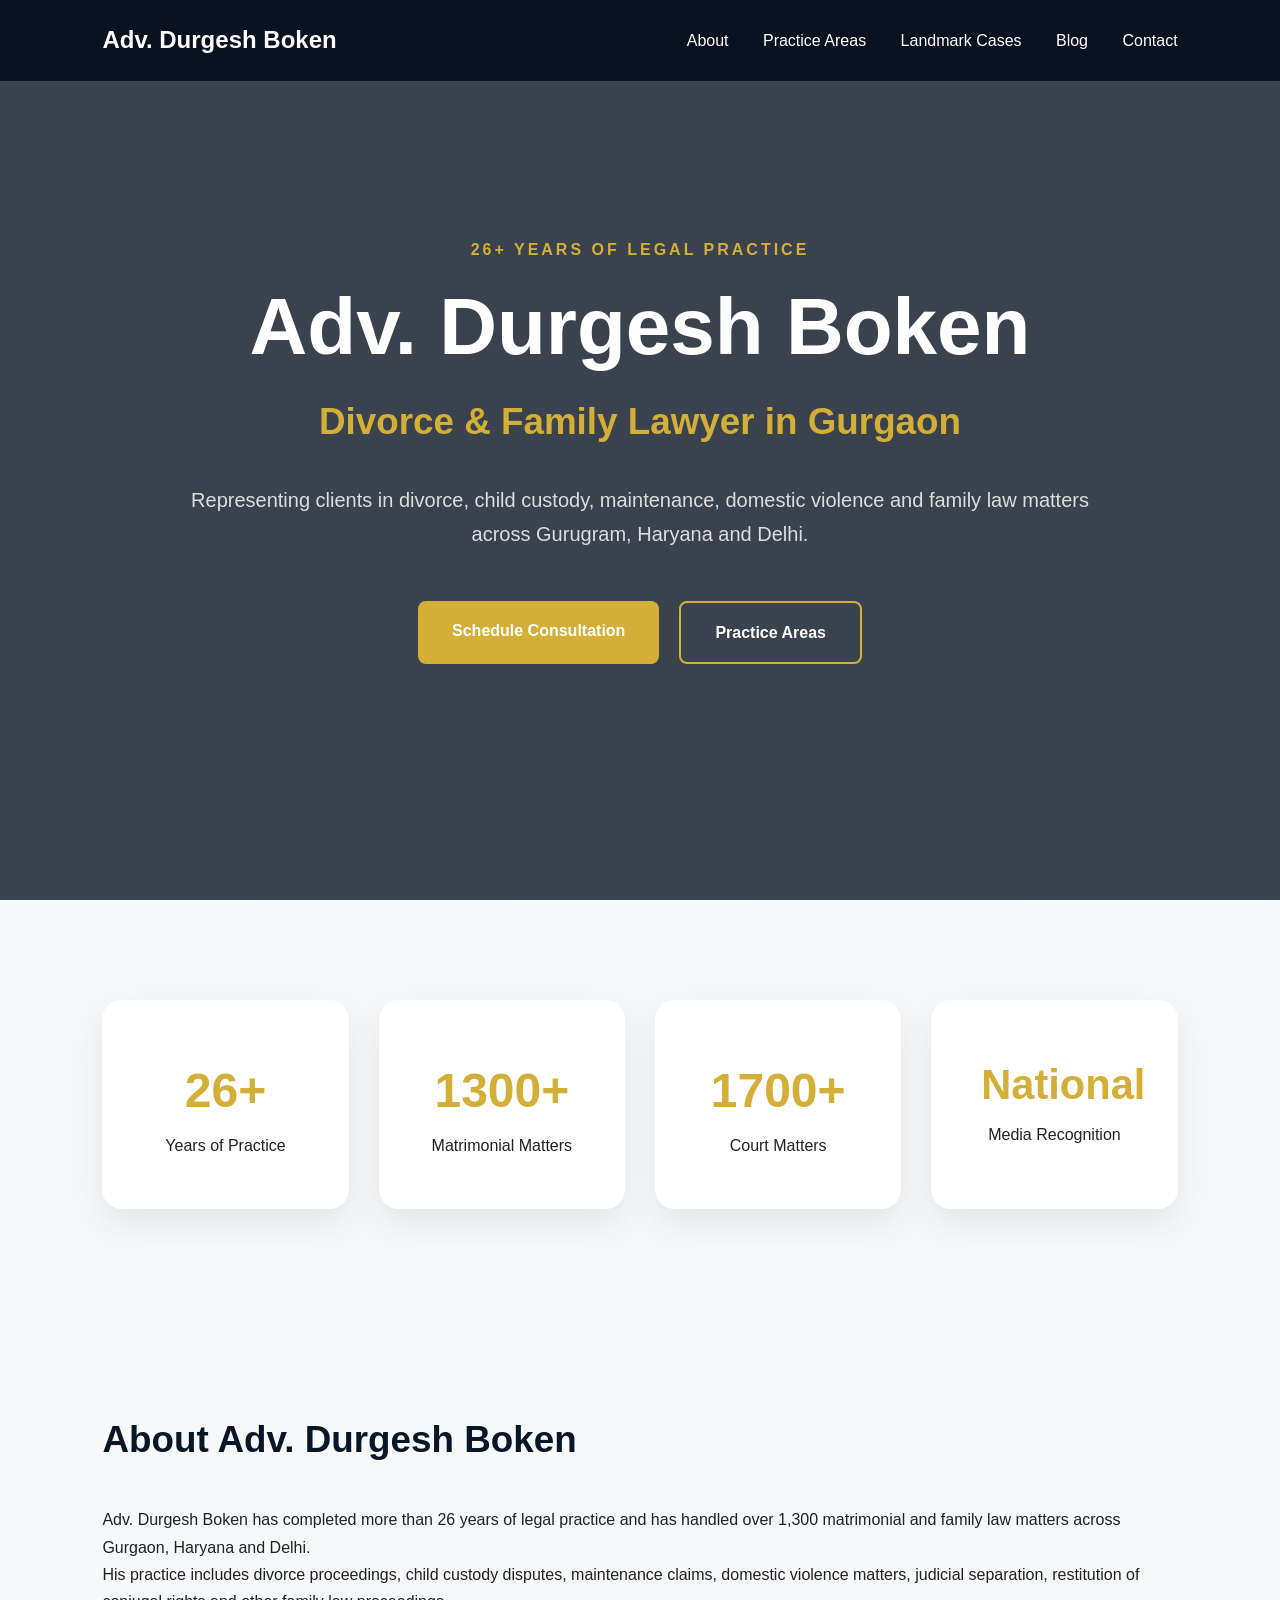
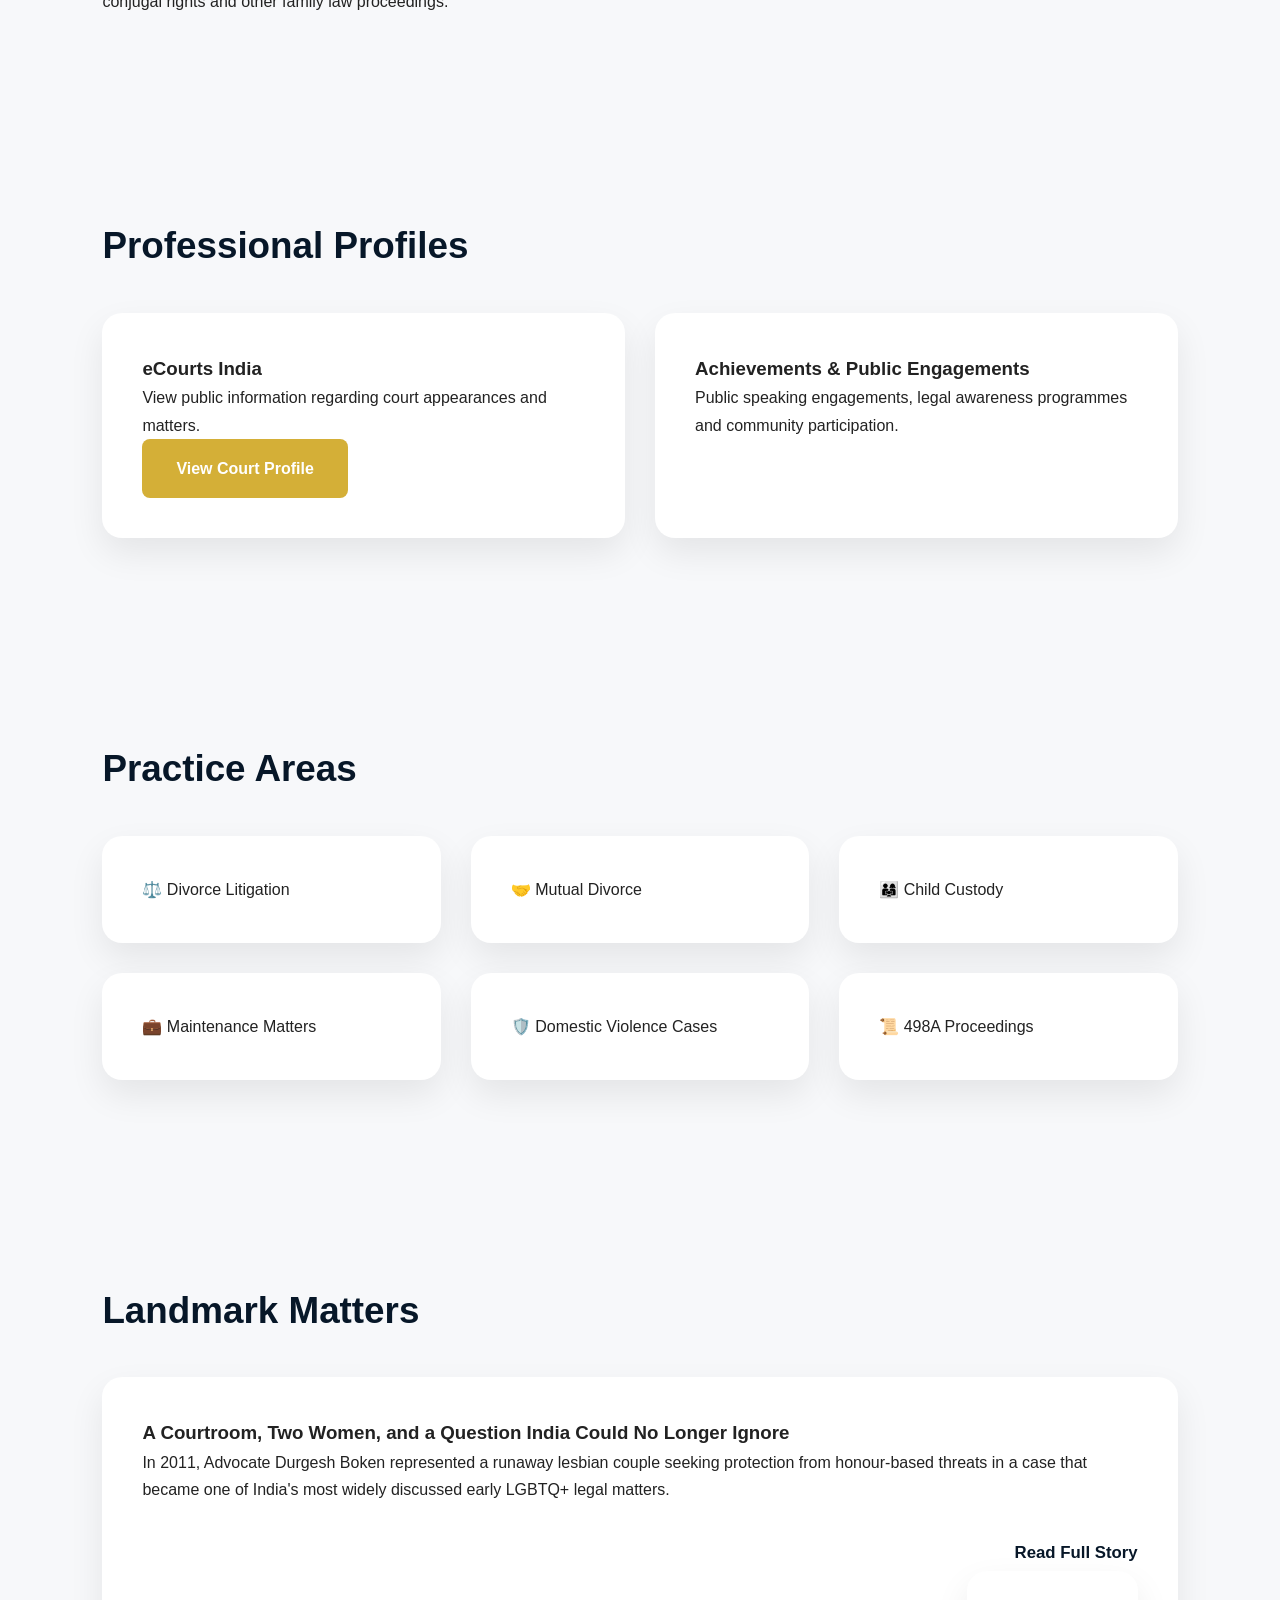
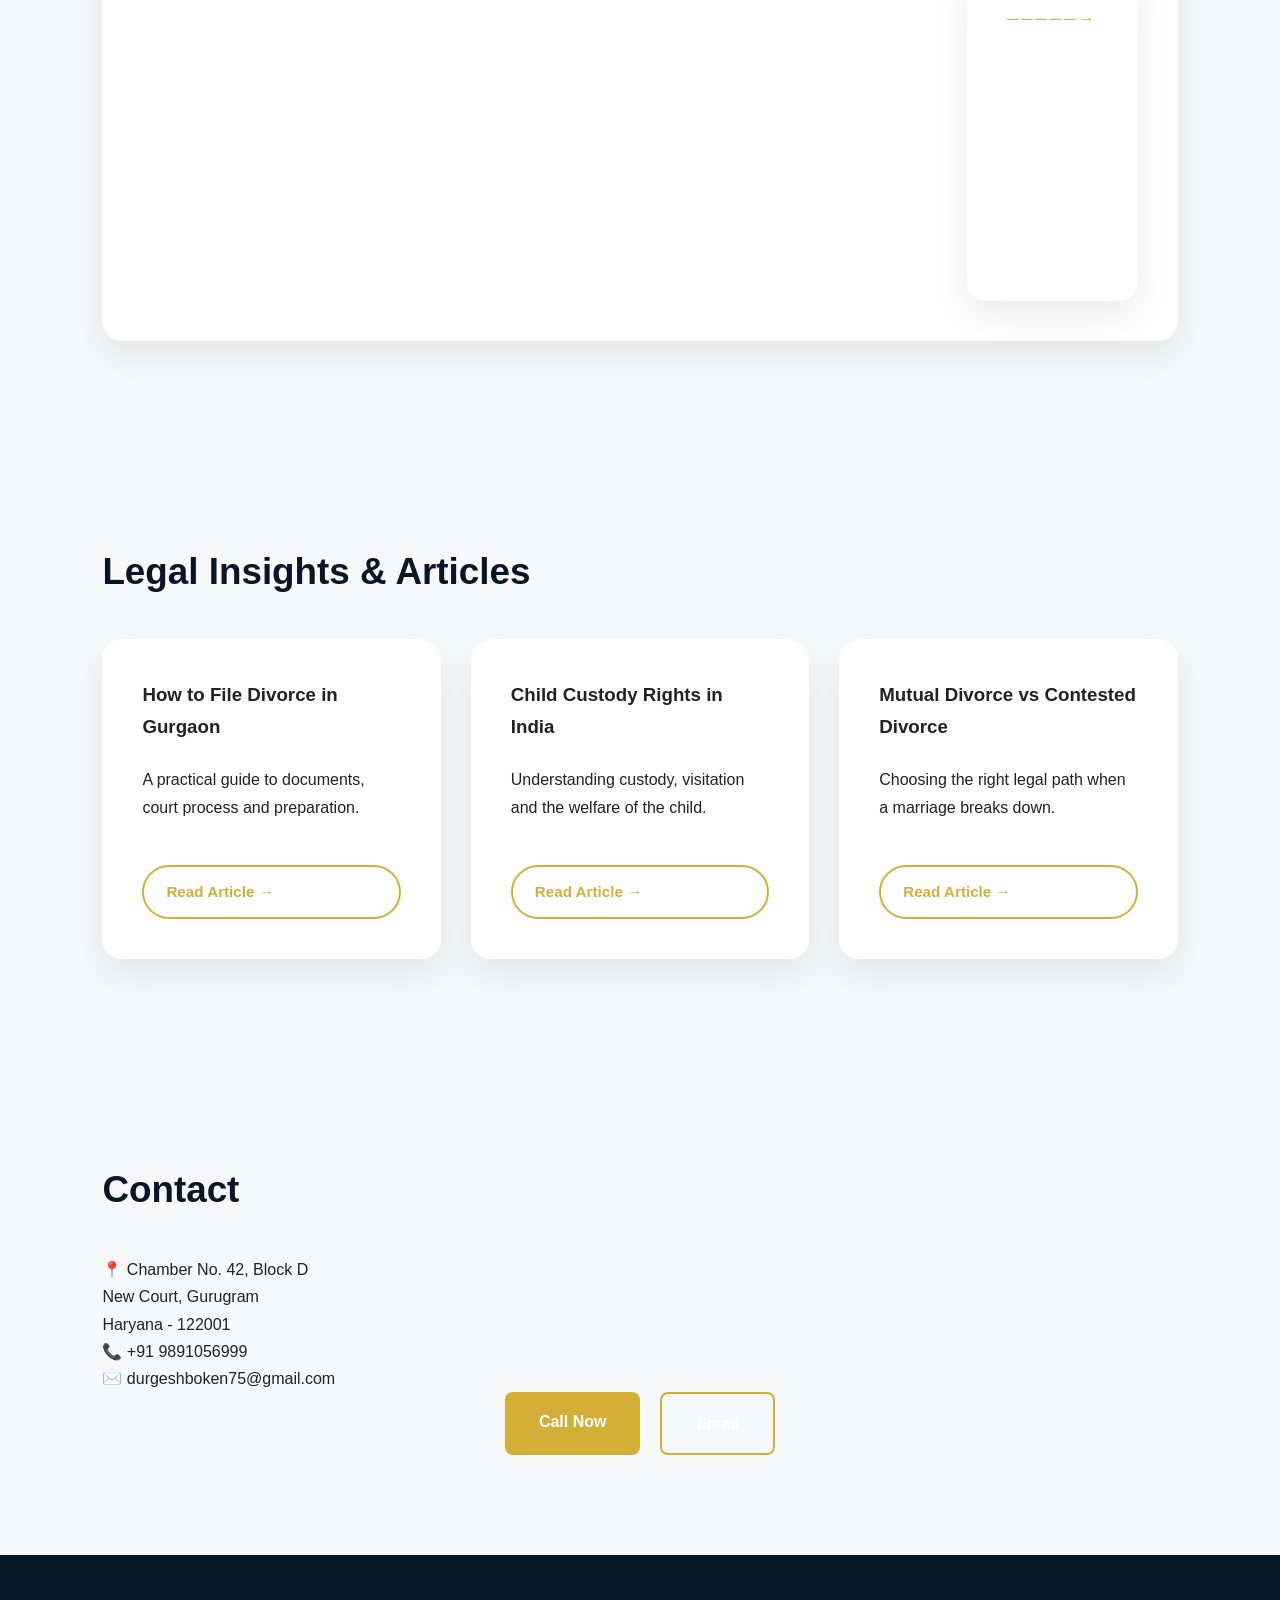
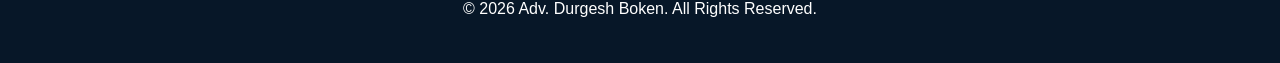
==== index.html @ 861d7966 "Wrap 'Read Full Story' in a span element" ====
<!DOCTYPE html>
<html lang="en">

<head>
  <meta charset="UTF-8">
  <meta name="viewport" content="width=device-width, initial-scale=1.0">

  <title>Adv. Durgesh Boken | Divorce & Family Lawyer in Gurgaon</title>

  <meta name="description"
    content="Adv. Durgesh Boken is an experienced divorce and family lawyer in Gurgaon with over 26 years of practice in matrimonial disputes, child custody, maintenance, domestic violence and related family law matters.">

  <meta name="keywords"
    content="Divorce Lawyer Gurgaon, Family Lawyer Gurgaon, Matrimonial Lawyer Gurgaon, Child Custody Lawyer Gurgaon, Domestic Violence Lawyer Gurgaon">

  <meta name="author" content="Adv. Durgesh Boken">

  <link rel="stylesheet" href="style.css">
</head>

<body>

  <header class="navbar">
    <div class="logo">
      Adv. Durgesh Boken
    </div>

    <nav>
      <a href="#about">About</a>
      <a href="#practice">Practice Areas</a>
      <a href="#landmarks">Landmark Cases</a>
      <a href="#blog">Blog</a>
      <a href="#contact">Contact</a>
    </nav>
  </header>

 <section class="hero">

  <div class="hero-overlay"></div>

  <div class="hero-content">

    <p class="hero-tag">
      26+ YEARS OF LEGAL PRACTICE
    </p>

    <h1>
      Adv. Durgesh Boken
    </h1>

    <h2>
      Divorce & Family Lawyer in Gurgaon
    </h2>

    <p class="hero-description">
      Representing clients in divorce, child custody, maintenance,
      domestic violence and family law matters across Gurugram,
      Haryana and Delhi.
    </p>

    <div class="hero-buttons">
      <a class="button" href="#contact">
        Schedule Consultation
      </a>

      <a class="button secondary" href="#practice">
        Practice Areas
      </a>
    </div>

  </div>

</section>
<section id="stats">

  <div class="stats">

    <div class="stat">
      <h3>26+</h3>
      <p>Years of Practice</p>
    </div>

    <div class="stat">
      <h3>1300+</h3>
      <p>Matrimonial Matters</p>
    </div>

    <div class="stat">
      <h3>1700+</h3>
      <p>Court Matters</p>
    </div>

   <div class="stat">
  <h3 class="stat-word">National</h3>
  <p>Media Recognition</p>
</div>

  </div>

</section>
  <section id="about">

    <h2>About Adv. Durgesh Boken</h2>

    <p>
      Adv. Durgesh Boken has completed more than 26 years of legal
      practice and has handled over 1,300 matrimonial and family law matters
      across Gurgaon, Haryana and Delhi.
    </p>

    <p>
      His practice includes divorce proceedings, child custody disputes,
      maintenance claims, domestic violence matters, judicial separation,
      restitution of conjugal rights and other family law proceedings.
    </p>

  </section>
<section id="experience">

  <h2>Professional Profiles</h2>

  <div class="cards">

    <div>

      <h3>eCourts India</h3>

      <p>
        View public information regarding court appearances and matters.
      </p>

      <a
        class="button"
        target="_blank"
        href="https://ecourtsindia.com/lawyer/durgesh-boken?cc=HRGRA1">

        View Court Profile

      </a>

    </div>

    <div>

      <h3>Achievements & Public Engagements</h3>

      <p>
        Public speaking engagements, legal awareness programmes
        and community participation.
      </p>

    </div>

  </div>

</section>
  <section id="practice">

    <h2>Practice Areas</h2>

    <div class="cards">

      <div>
        ⚖️ Divorce Litigation
      </div>

      <div>
        🤝 Mutual Divorce
      </div>

      <div>
        👨‍👩‍👧 Child Custody
      </div>

      <div>
        💼 Maintenance Matters
      </div>

      <div>
        🛡️ Domestic Violence Cases
      </div>

      <div>
        📜 498A Proceedings
      </div>

    </div>

  </section>

 <section id="landmarks">

  <h2>Landmark Matters</h2>

  <div class="cards">

    <div>

      <h3>
        A Courtroom, Two Women, and a Question India Could No Longer Ignore
      </h3>

      <p>
        In 2011, Advocate Durgesh Boken represented a runaway lesbian
        couple seeking protection from honour-based threats in a case
        that became one of India's most widely discussed early LGBTQ+
        legal matters.
      </p>

     <a class="story-link"
   href="pages/landmark-lesbian-marriage-case.html">

  <span>Read Full Story</span>

  <div class="story-line">
    ─────→
  </div>

</a>
    </div>

  </div>

</section>
  <section id="blog">

  <h2>Legal Insights & Articles</h2>

  <div class="cards">

    <div>
      <h3>How to File Divorce in Gurgaon</h3>
      <p>A practical guide to documents, court process and preparation.</p>
      <a class="button" href="articles/how-to-file-divorce-in-gurgaon.html">Read Article →</a>
    </div>

    <div>
      <h3>Child Custody Rights in India</h3>
      <p>Understanding custody, visitation and the welfare of the child.</p>
      <a class="button" href="articles/child-custody-rights-in-india.html">Read Article →</a>
    </div>

    <div>
      <h3>Mutual Divorce vs Contested Divorce</h3>
      <p>Choosing the right legal path when a marriage breaks down.</p>
      <a class="button" href="articles/mutual-divorce-vs-contested-divorce.html">Read Article →</a>
    </div>

  </div>

</section>
  <section id="contact">

  <h2>Contact</h2>

  <p>
    📍 Chamber No. 42, Block D<br>
    New Court, Gurugram<br>
    Haryana - 122001
  </p>

  <p>
    📞 +91 9891056999
  </p>

  <p>
    ✉️ durgeshboken75@gmail.com
  </p>

  <div class="hero-buttons">

    <a
      class="button"
      href="tel:+919891056999">
      Call Now
    </a>

    <a
      class="button secondary"
      href="mailto:durgeshboken75@gmail.com">
      Email
    </a>

  </div>

</section>

  <footer>

    © 2026 Adv. Durgesh Boken. All Rights Reserved.

  </footer>

  <script src="script.js"></script>

</body>

</html>
---- style.css ----
*{
  margin:0;
  padding:0;
  box-sizing:border-box;
}

html{
  scroll-behavior:smooth;
}

body{
  font-family:"Segoe UI",sans-serif;
  background:#f7f8fa;
  color:#222;
  line-height:1.7;
}

/* NAVBAR */

.navbar{
  position:fixed;
  top:0;
  width:100%;
  background:rgba(5,15,30,.92);
  backdrop-filter:blur(12px);
  display:flex;
  justify-content:space-between;
  align-items:center;
  padding:20px 8%;
  z-index:1000;
}

.logo{
  color:white;
  font-size:1.5rem;
  font-weight:700;
}

.navbar nav a{
  color:white;
  text-decoration:none;
  margin-left:30px;
  transition:.3s;
}

.navbar nav a:hover{
  color:#d4af37;
}

/* HERO */

.hero{
  min-height:100vh;
  position:relative;
  display:flex;
  justify-content:center;
  align-items:center;
  text-align:center;
  background:
  linear-gradient(
      rgba(5,15,30,.78),
      rgba(5,15,30,.78)
  ),
  url("https://images.unsplash.com/photo-1589829545856-d10d557cf95f?q=80&w=1600");
  background-size:cover;
  background-position:center;
  color:white;
  padding:0 8%;
}

.hero-content{
  max-width:900px;
}

.hero-tag{
  color:#d4af37;
  letter-spacing:3px;
  margin-bottom:20px;
  font-weight:700;
}

.hero h1{
  font-size:5rem;
  line-height:1.1;
  margin-bottom:20px;
}

.hero h2{
  color:#d4af37;
  margin-bottom:30px;
}

.hero-description{
  font-size:1.25rem;
  color:#ddd;
  margin-bottom:50px;
}

.hero-buttons{
  display:flex;
  justify-content:center;
  gap:20px;
  flex-wrap:wrap;
}

/* BUTTON */

.button{
  display:inline-block;
  background:#d4af37;
  color:white;
  text-decoration:none;
  padding:16px 34px;
  border-radius:8px;
  font-weight:bold;
  transition:.3s;
}

.button:hover{
  transform:translateY(-5px);
}

.secondary{
  background:transparent;
  border:2px solid #d4af37;
}

/* SECTIONS */

section{
  padding:100px 8%;
}

section h2{
  font-size:2.3rem;
  margin-bottom:35px;
  color:#071728;
}

/* STATS */

.stats{
  display:grid;
  grid-template-columns:repeat(auto-fit,minmax(220px,1fr));
  gap:30px;
}

.stat{
  background:white;
  padding:50px;
  text-align:center;
  border-radius:20px;
  box-shadow:0 15px 35px rgba(0,0,0,.08);
}

.stat h3{
  color:#d4af37;
  font-size:3rem;
}

.stat-word{
  font-size:2.6rem !important;
  white-space:nowrap;
}

/* CARDS */

.cards{
  display:grid;
  grid-template-columns:repeat(auto-fit,minmax(280px,1fr));
  gap:30px;
}

.cards div{
  background:white;
  padding:40px;
  border-radius:20px;
  box-shadow:0 15px 35px rgba(0,0,0,.08);
  transition:.3s;
}

.cards div:hover{
  transform:translateY(-10px);
}

/* LANDMARK STORY LINK */

#landmarks .cards div{
  display:flex;
  flex-direction:column;
  min-height:330px;
}

.story-link{
  display:flex;
  flex-direction:column;
  align-items:flex-end;
  text-decoration:none;
  color:#071728;
  font-weight:700;
  margin-top:auto;
  padding-top:35px;
  width:fit-content;
  margin-left:auto;
}

.story-link span{
  font-size:1.05rem;
}

.story-line{
  margin-top:4px;
  color:#d4af37;
  font-size:1rem;
  letter-spacing:3px;
  transition:.3s;
  line-height:1;
}

.story-link:hover .story-line{
  transform:translateX(10px);
}

/* BLOG BUTTONS */

#blog .button{
  background:transparent;
  color:#d4af37;
  border:2px solid #d4af37;
  padding:12px 22px;
  border-radius:40px;
  font-size:.95rem;
  font-weight:600;
  display:inline-block;
  margin-top:20px;
  transition:all .3s ease;
}

#blog .button:hover{
  background:#d4af37;
  color:white;
  transform:translateY(-2px);
}

#blog .cards div{
  display:flex;
  flex-direction:column;
  justify-content:space-between;
  min-height:320px;
}

/* FOOTER */

footer{
  background:#071728;
  color:white;
  text-align:center;
  padding:40px;
}

/* ANIMATION */

.hidden{
  opacity:0;
  transform:translateY(60px);
  transition:all 1s;
}

.show{
  opacity:1;
  transform:translateY(0);
}

/* MOBILE */

@media(max-width:900px){

  .navbar{
    flex-direction:column;
    gap:18px;
    padding:18px 6%;
  }

  .logo{
    font-size:1.8rem;
    text-align:center;
  }

  .navbar nav{
    display:flex;
    flex-wrap:wrap;
    justify-content:center;
    gap:18px;
  }

  .navbar nav a{
    margin:0;
    font-size:1rem;
  }

  .hero{
    padding-top:230px;
    min-height:auto;
    padding-bottom:90px;
  }

  .hero h1{
    font-size:3rem;
  }

  .hero h2{
    font-size:2.2rem;
    line-height:1.3;
  }

  .hero-description{
    font-size:1rem;
  }

  .stat-word{
    font-size:2.3rem !important;
  }

  .stats{
    grid-template-columns:1fr;
  }

  .cards{
    grid-template-columns:1fr;
  }

  #landmarks .cards div{
    min-height:300px;
  }
}
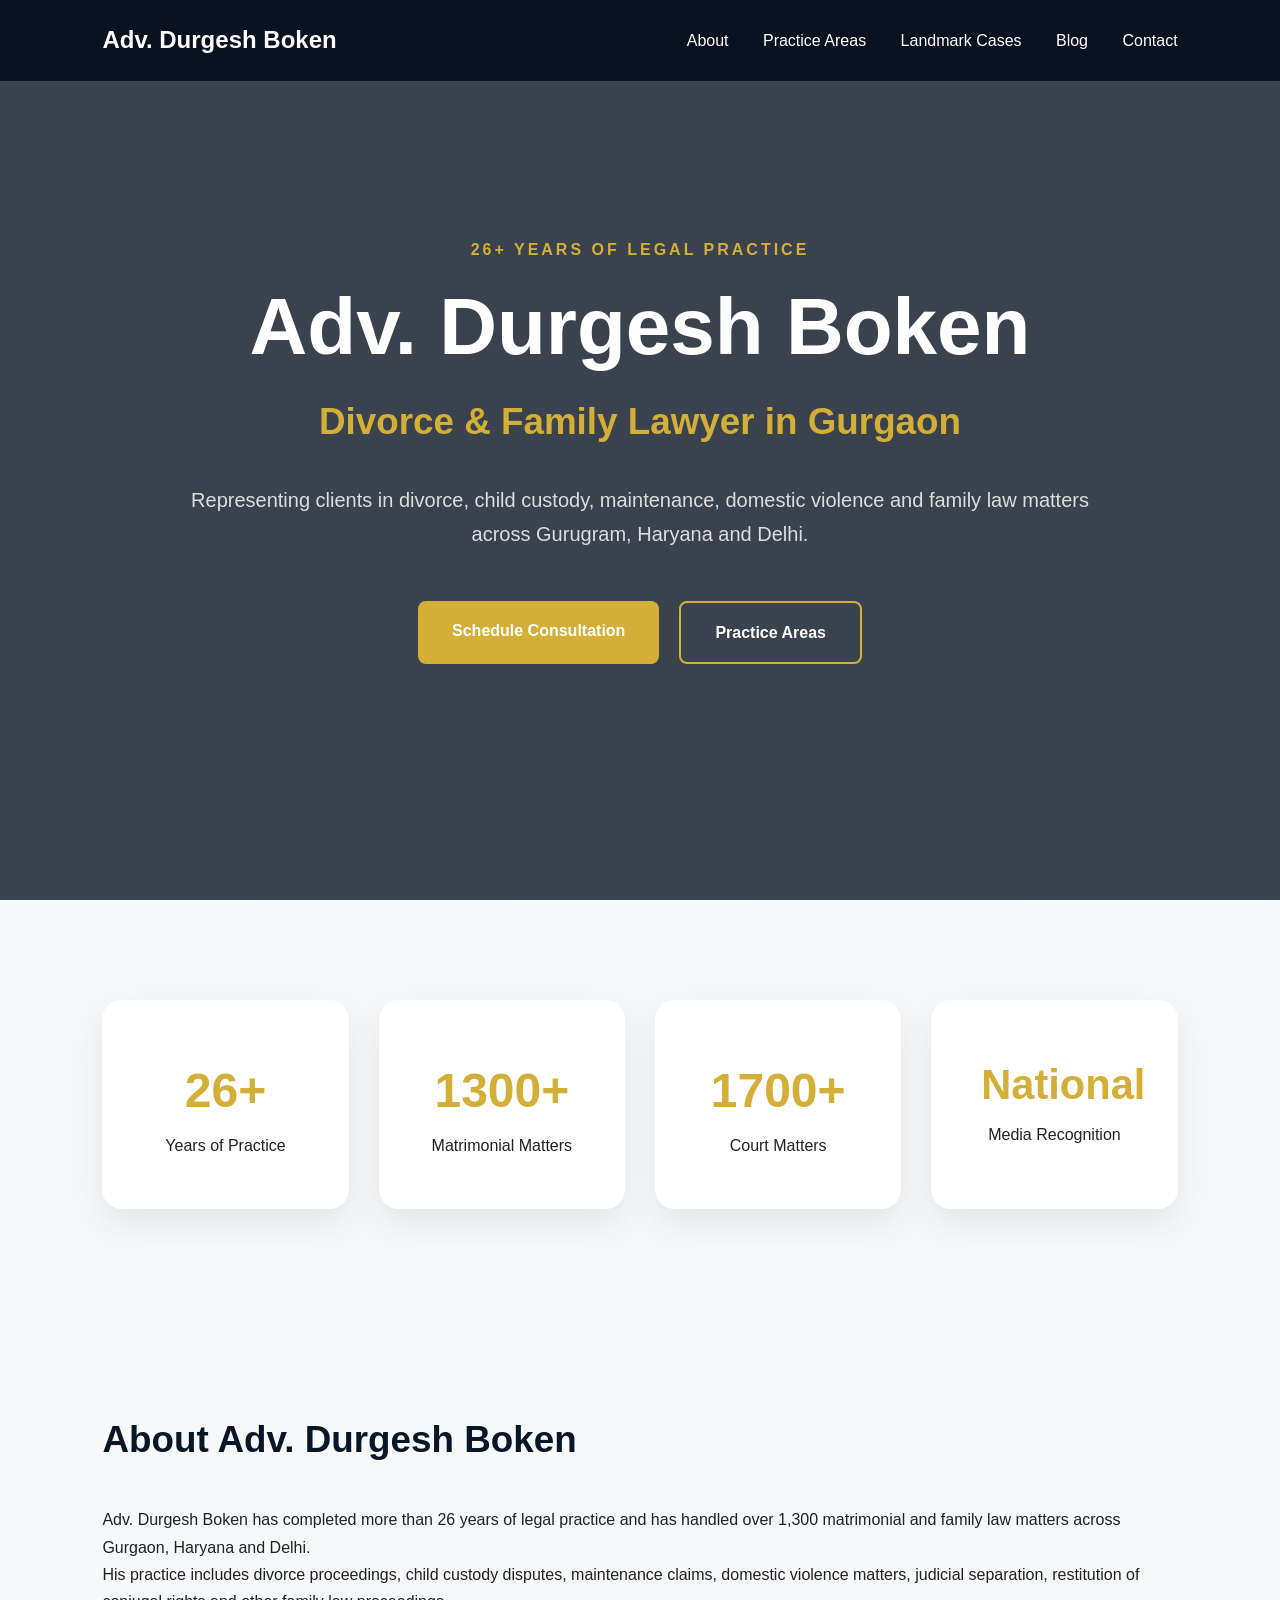
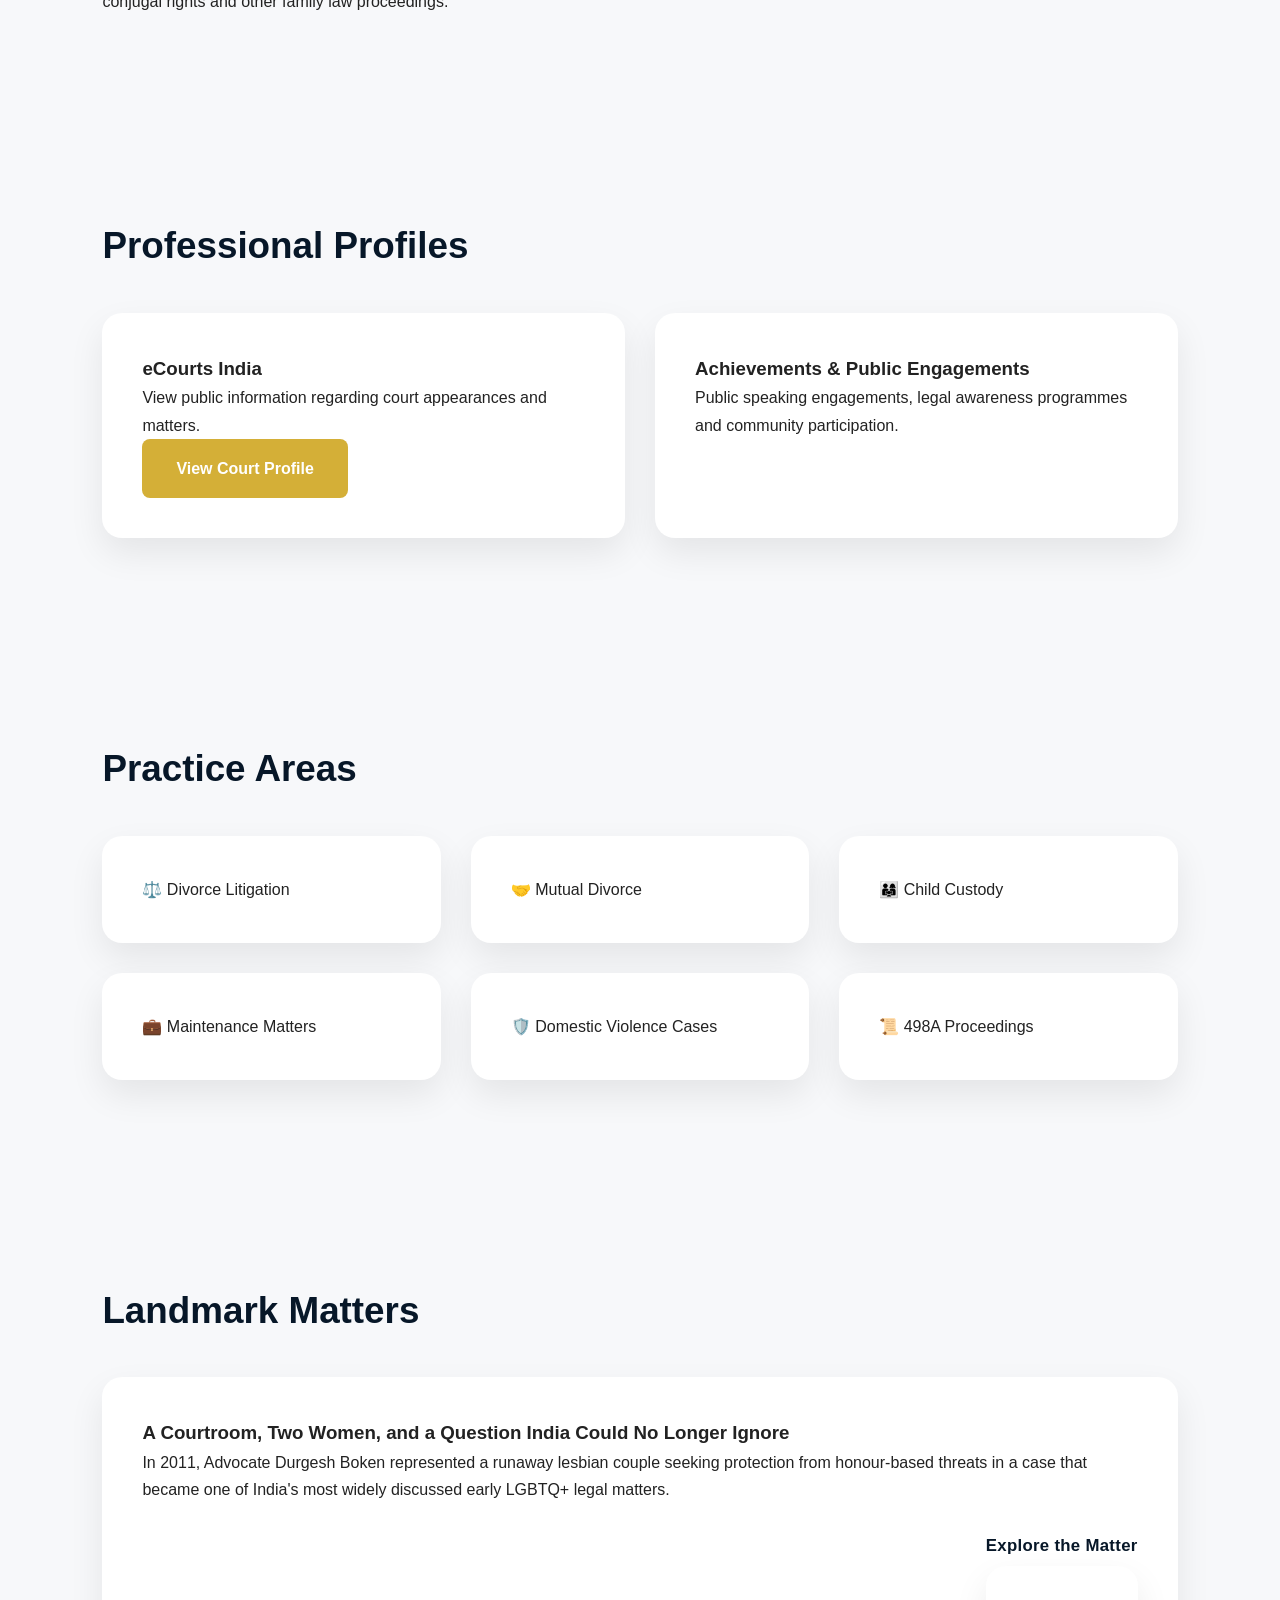
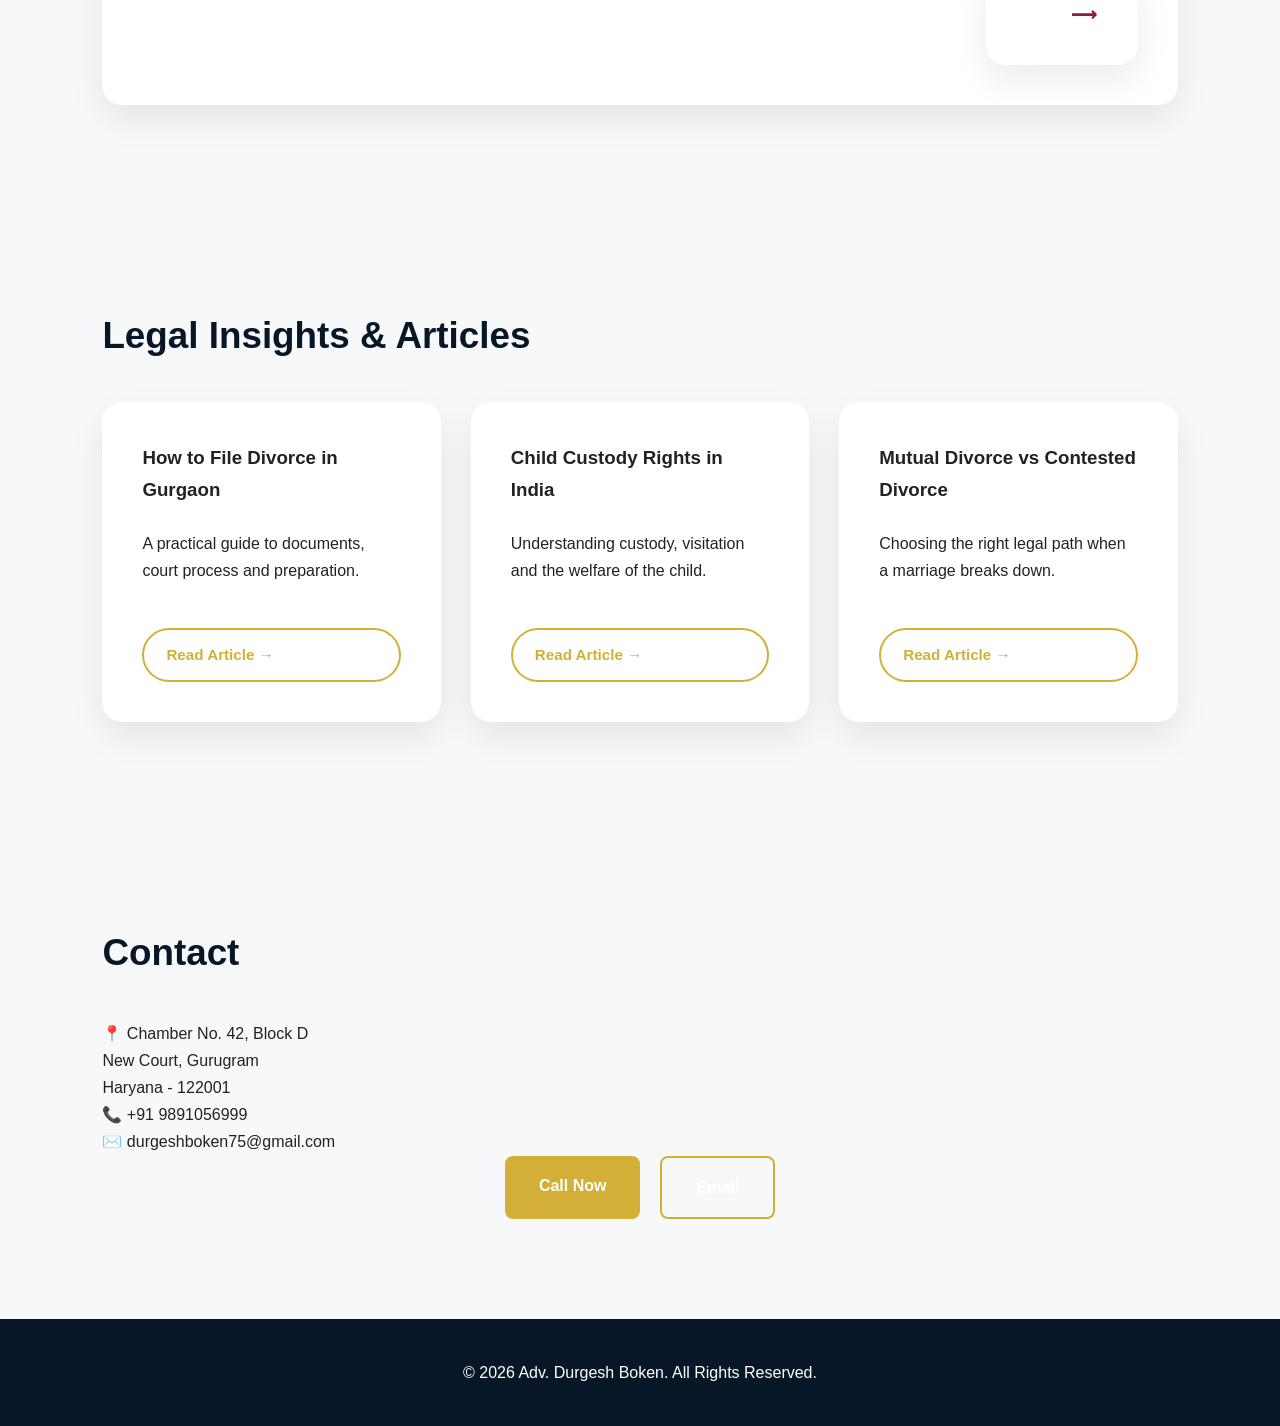
==== commit fda197d8: "Update index.html" ====
--- a/index.html
+++ b/index.html
@@ -207,15 +207,9 @@
         legal matters.
       </p>
 
-     <a class="story-link"
-   href="pages/landmark-lesbian-marriage-case.html">
-
-  <span>Read Full Story</span>
-
-  <div class="story-line">
-    ─────→
-  </div>
-
+     <a class="story-link" href="pages/landmark-lesbian-marriage-case.html">
+  <span>Explore the Matter</span>
+  <div class="story-line">⟶</div>
 </a>
     </div>
 
--- a/style.css
+++ b/style.css
@@ -186,41 +186,43 @@
 /* LANDMARK STORY LINK */
 
 #landmarks .cards div{
-  display:flex;
-  flex-direction:column;
-  min-height:330px;
+  min-height:auto;
 }
 
 .story-link{
-  display:flex;
-  flex-direction:column;
-  align-items:flex-end;
+  display:inline-block;
   text-decoration:none;
   color:#071728;
   font-weight:700;
-  margin-top:auto;
-  padding-top:35px;
-  width:fit-content;
-  margin-left:auto;
+  margin-top:28px;
+  float:right;
+  text-align:right;
+  transition:.3s;
 }
 
 .story-link span{
   font-size:1.05rem;
+  letter-spacing:.3px;
 }
 
 .story-line{
-  margin-top:4px;
-  color:#d4af37;
-  font-size:1rem;
-  letter-spacing:3px;
-  transition:.3s;
+  color:#8b1e3f;
+  font-size:1.15rem;
+  letter-spacing:1px;
   line-height:1;
+  margin-top:6px;
+  font-weight:700;
+  transition:.35s ease;
+}
+
+.story-link:hover{
+  color:#8b1e3f;
 }
 
 .story-link:hover .story-line{
   transform:translateX(10px);
-}
-
+  color:#b31f46;
+}
 /* BLOG BUTTONS */
 
 #blog .button{
@@ -329,7 +331,5 @@
     grid-template-columns:1fr;
   }
 
-  #landmarks .cards div{
-    min-height:300px;
-  }
-}
+  
+}
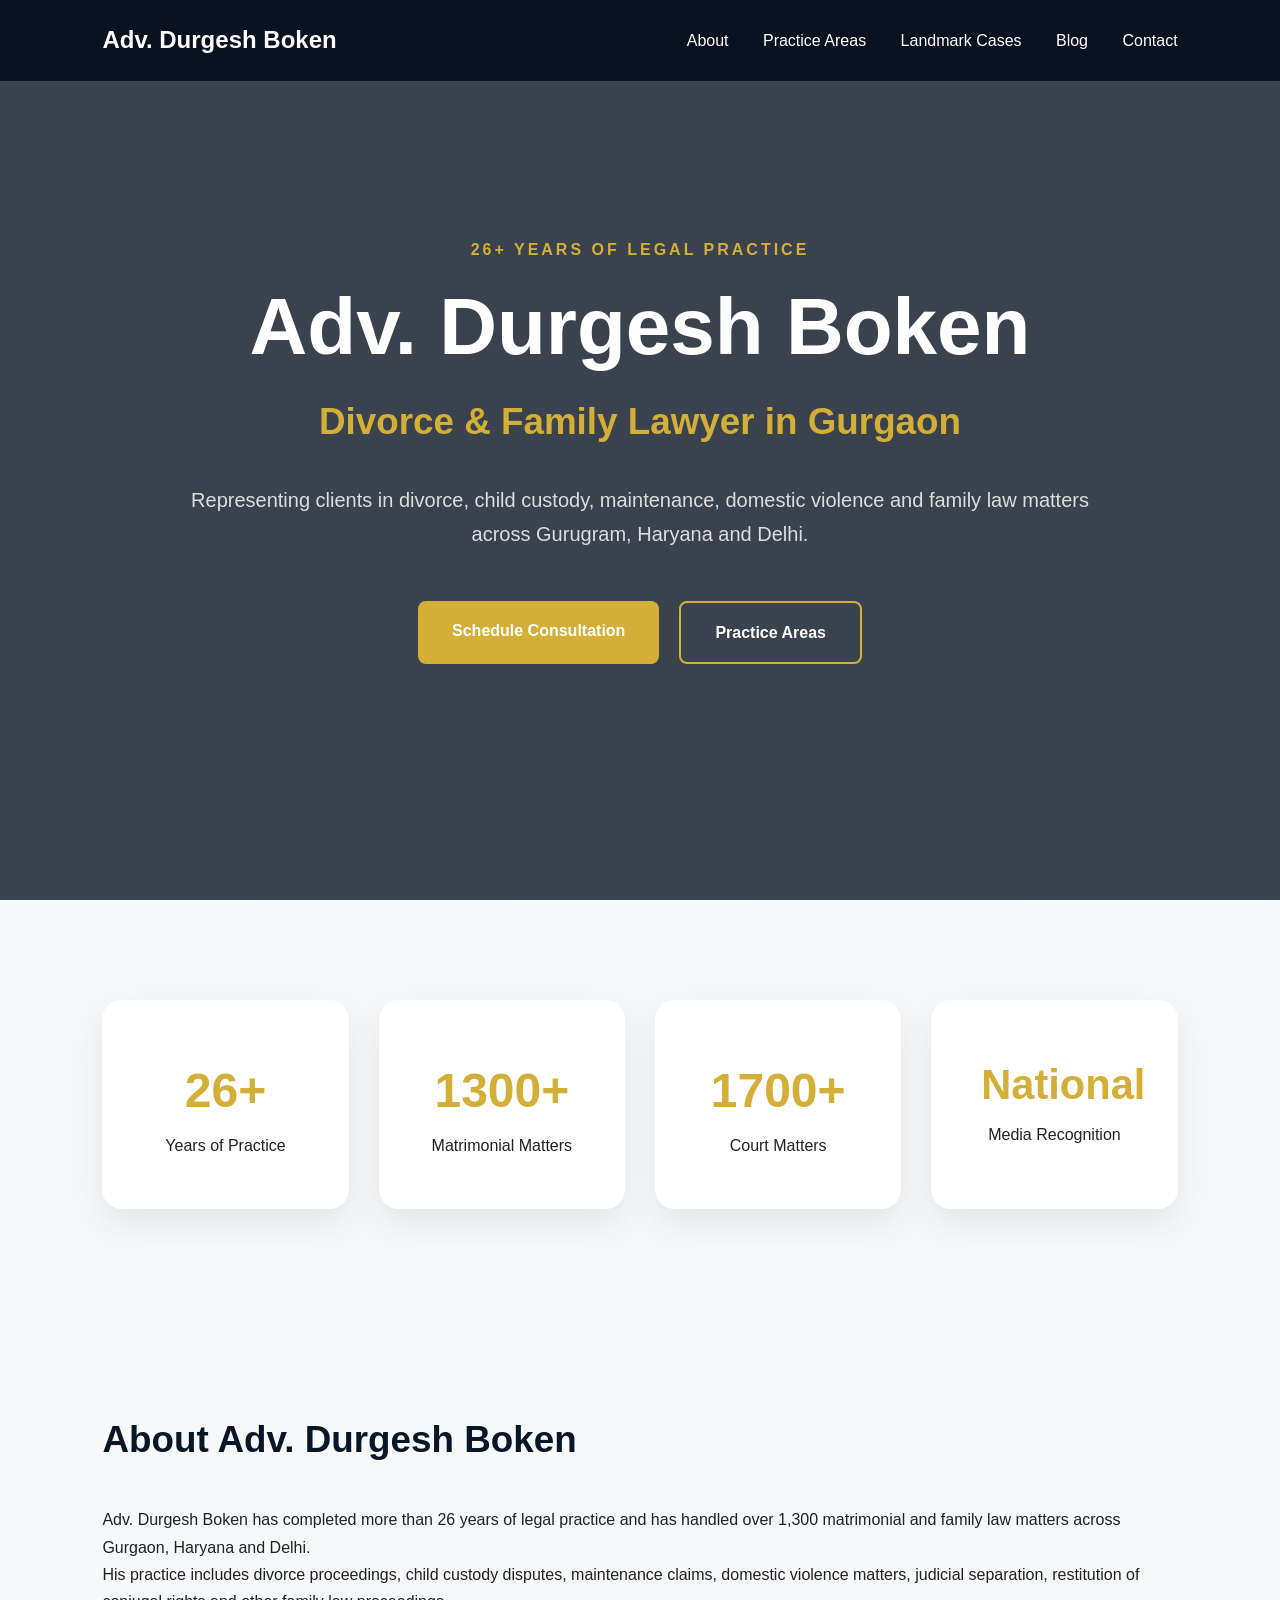
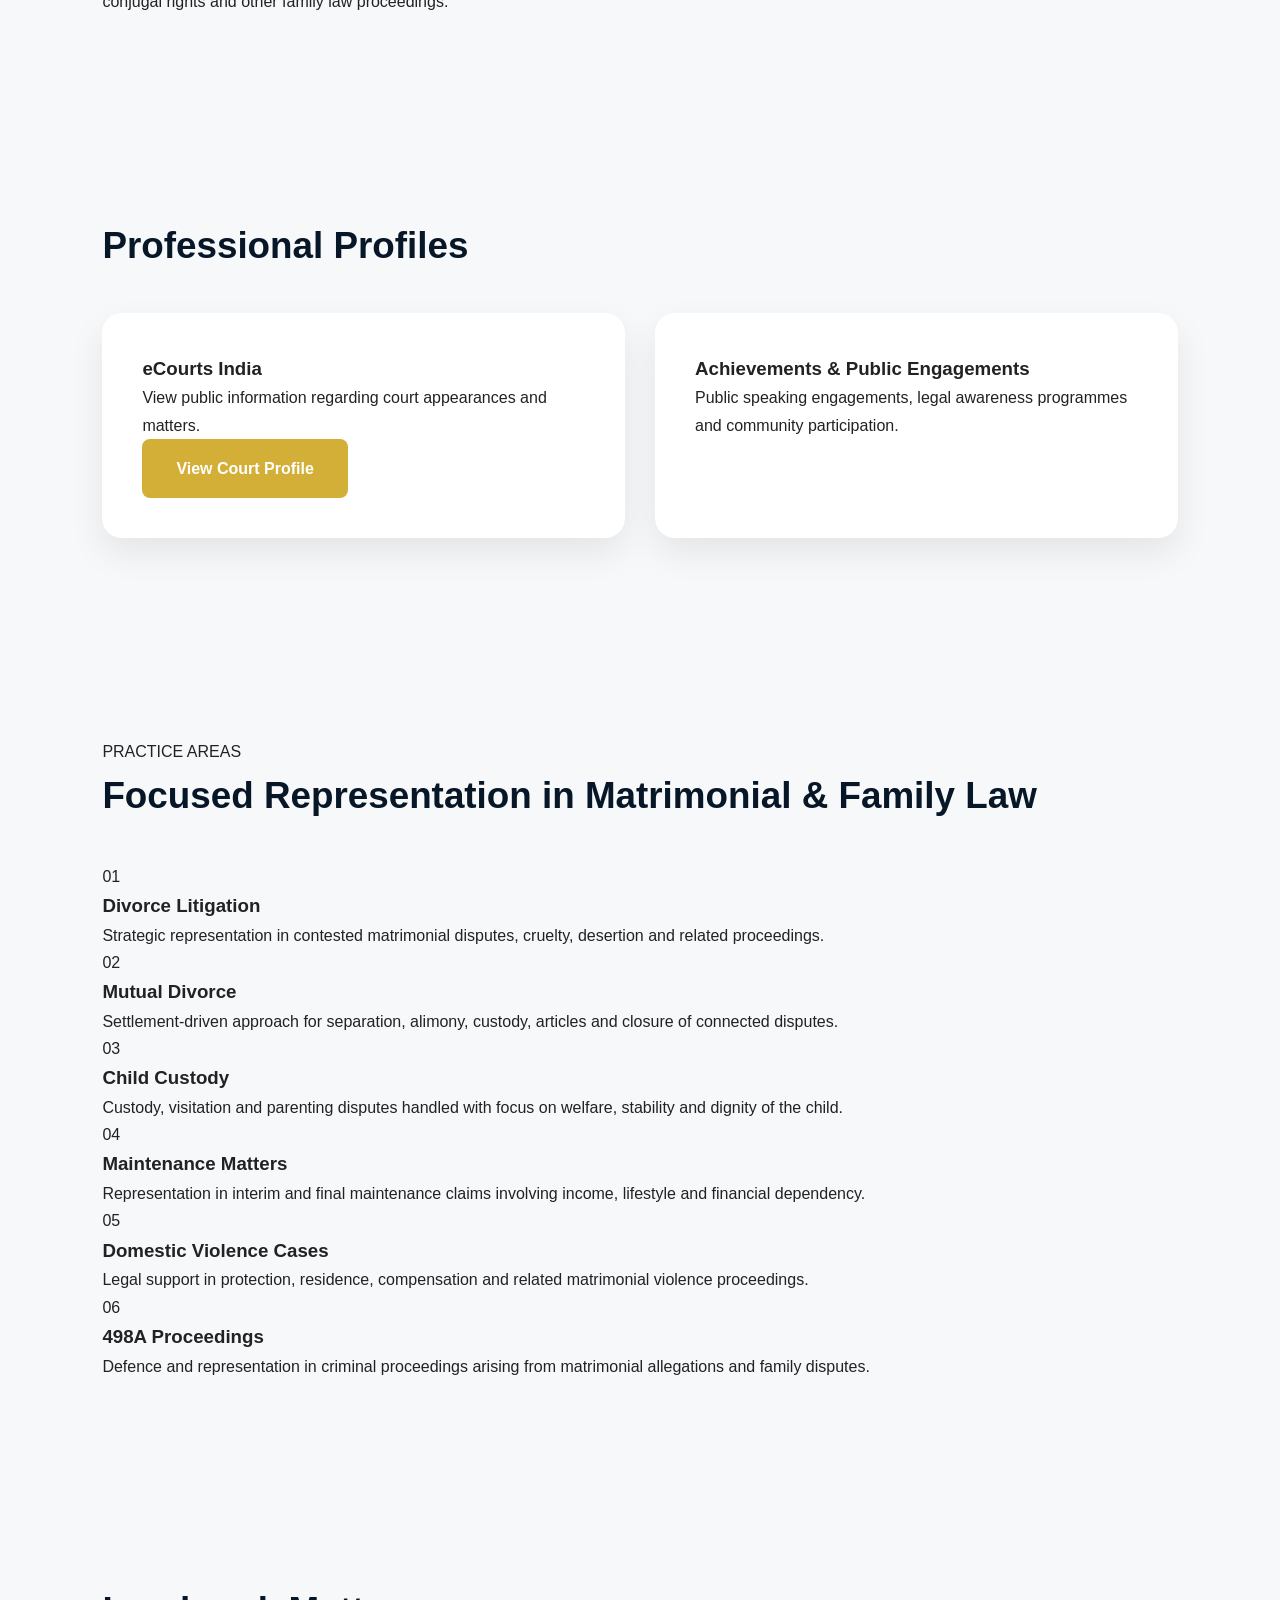
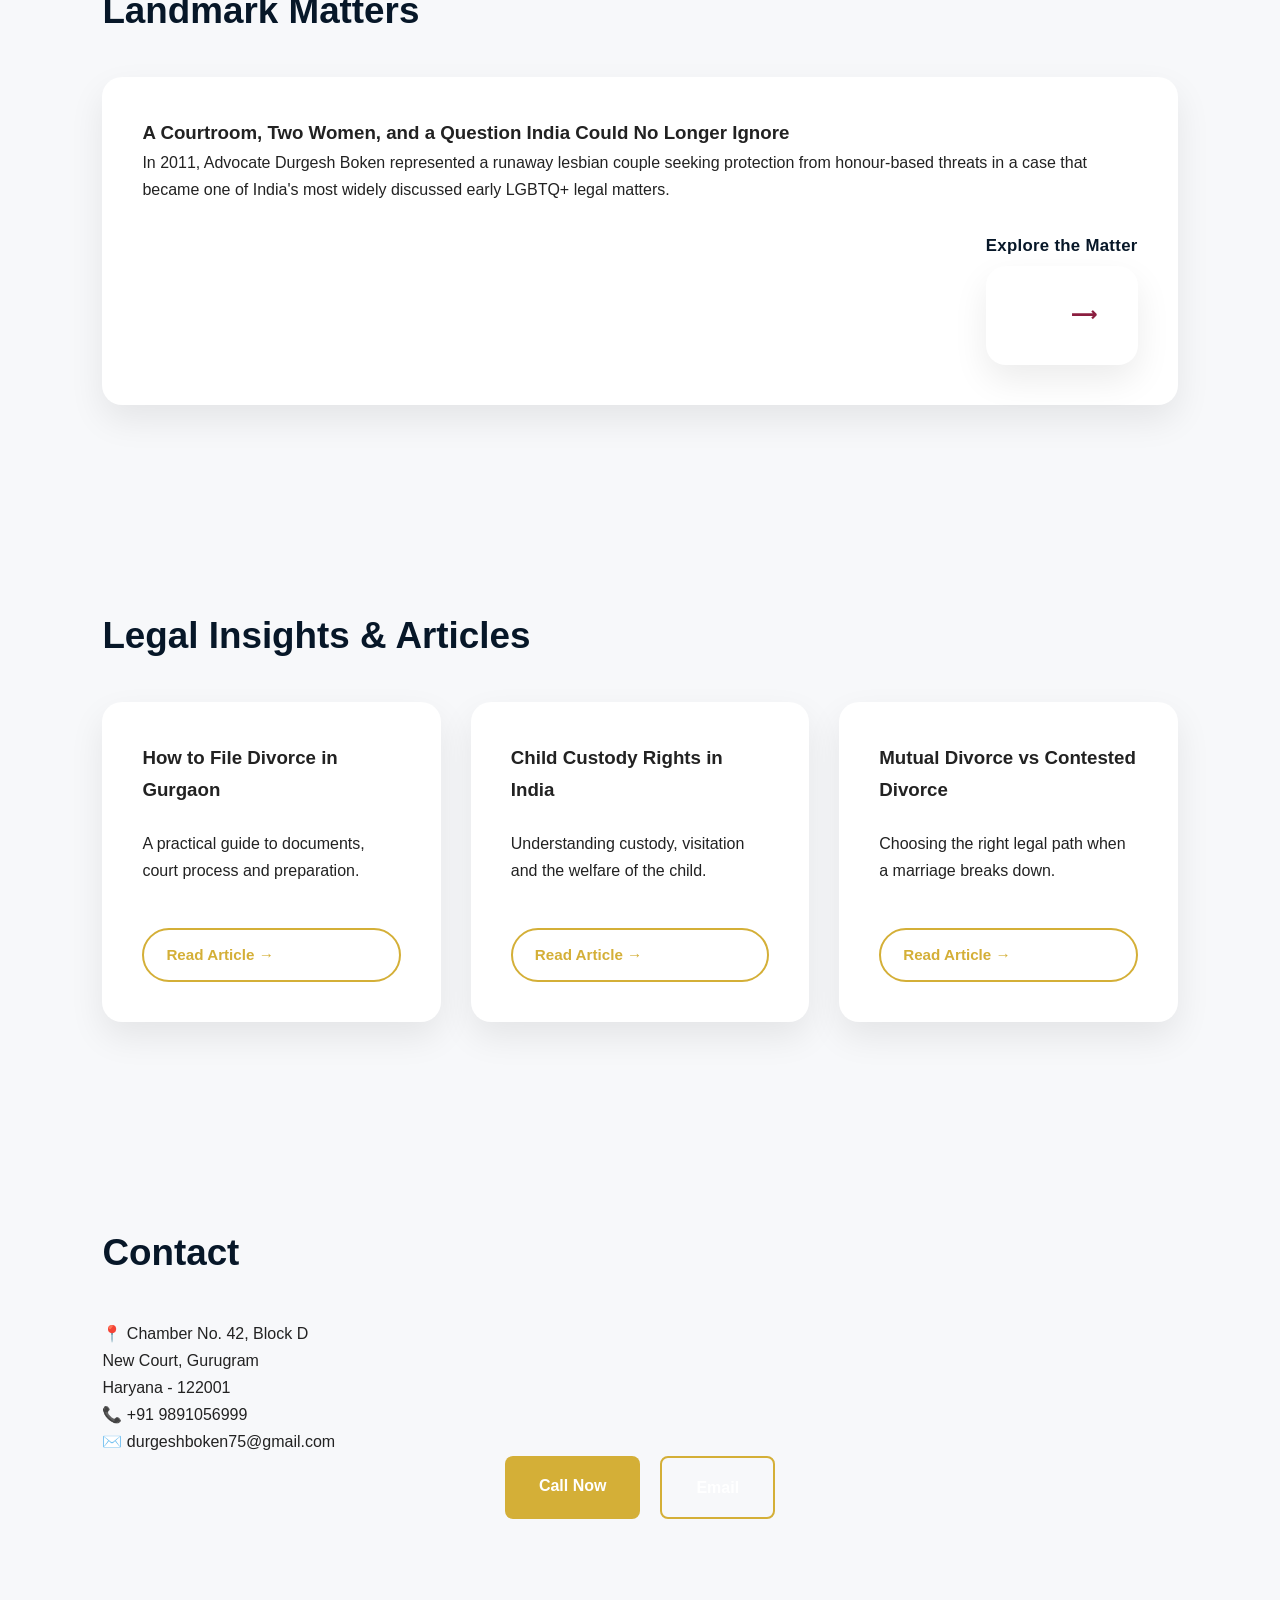
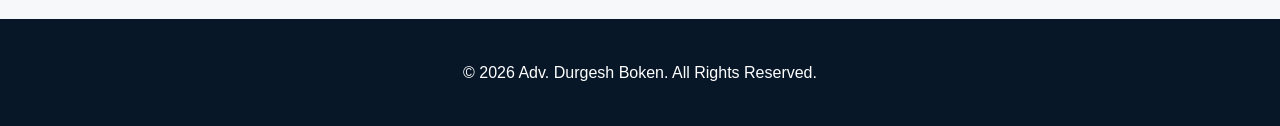
==== commit 21939d65: "Update index.html" ====
--- a/index.html
+++ b/index.html
@@ -156,38 +156,50 @@
 </section>
   <section id="practice">
 
-    <h2>Practice Areas</h2>
-
-    <div class="cards">
-
-      <div>
-        ⚖️ Divorce Litigation
-      </div>
-
-      <div>
-        🤝 Mutual Divorce
-      </div>
-
-      <div>
-        👨‍👩‍👧 Child Custody
-      </div>
-
-      <div>
-        💼 Maintenance Matters
-      </div>
-
-      <div>
-        🛡️ Domestic Violence Cases
-      </div>
-
-      <div>
-        📜 498A Proceedings
-      </div>
-
-    </div>
-
-  </section>
-
+  <p class="section-kicker">PRACTICE AREAS</p>
+  <h2>Focused Representation in Matrimonial & Family Law</h2>
+
+  <div class="practice-grid">
+
+    <div class="practice-card">
+      <span>01</span>
+      <h3>Divorce Litigation</h3>
+      <p>Strategic representation in contested matrimonial disputes, cruelty, desertion and related proceedings.</p>
+    </div>
+
+    <div class="practice-card">
+      <span>02</span>
+      <h3>Mutual Divorce</h3>
+      <p>Settlement-driven approach for separation, alimony, custody, articles and closure of connected disputes.</p>
+    </div>
+
+    <div class="practice-card">
+      <span>03</span>
+      <h3>Child Custody</h3>
+      <p>Custody, visitation and parenting disputes handled with focus on welfare, stability and dignity of the child.</p>
+    </div>
+
+    <div class="practice-card">
+      <span>04</span>
+      <h3>Maintenance Matters</h3>
+      <p>Representation in interim and final maintenance claims involving income, lifestyle and financial dependency.</p>
+    </div>
+
+    <div class="practice-card">
+      <span>05</span>
+      <h3>Domestic Violence Cases</h3>
+      <p>Legal support in protection, residence, compensation and related matrimonial violence proceedings.</p>
+    </div>
+
+    <div class="practice-card">
+      <span>06</span>
+      <h3>498A Proceedings</h3>
+      <p>Defence and representation in criminal proceedings arising from matrimonial allegations and family disputes.</p>
+    </div>
+
+  </div>
+
+</section>
  <section id="landmarks">
 
   <h2>Landmark Matters</h2>
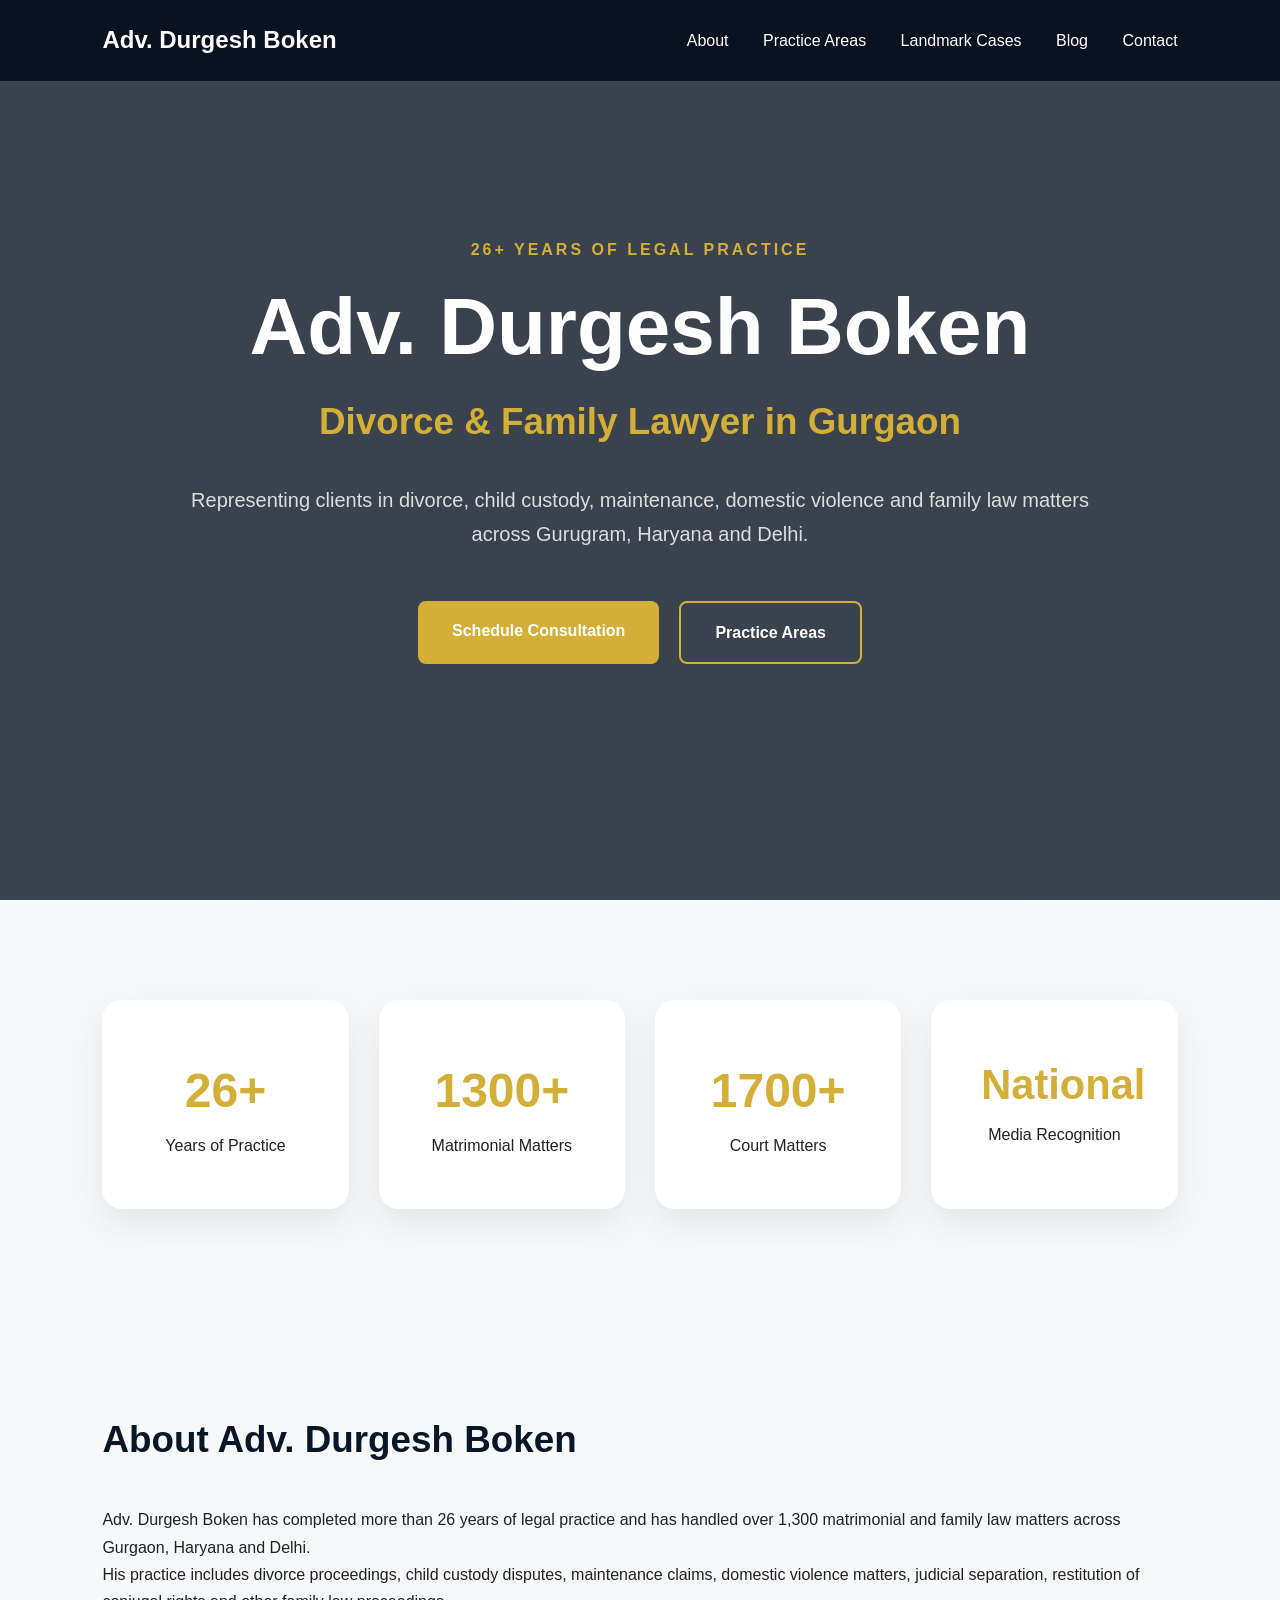
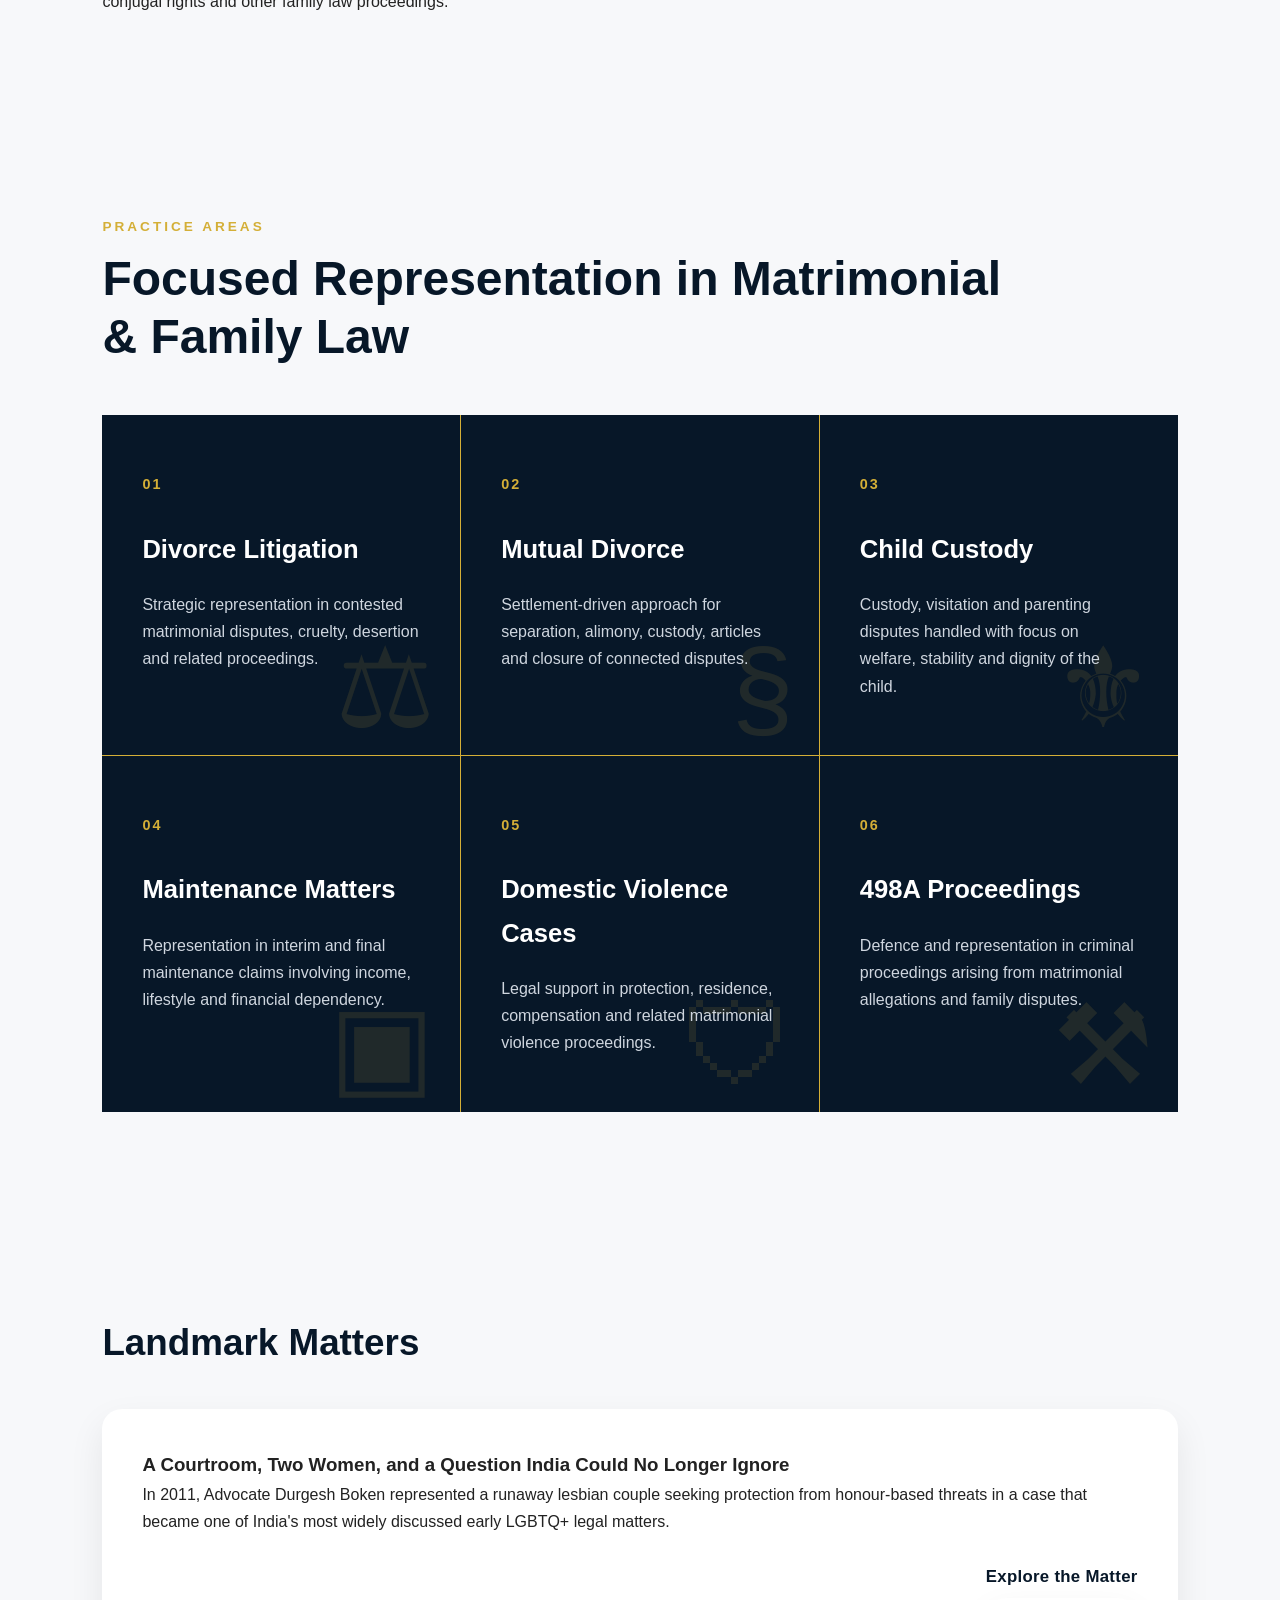
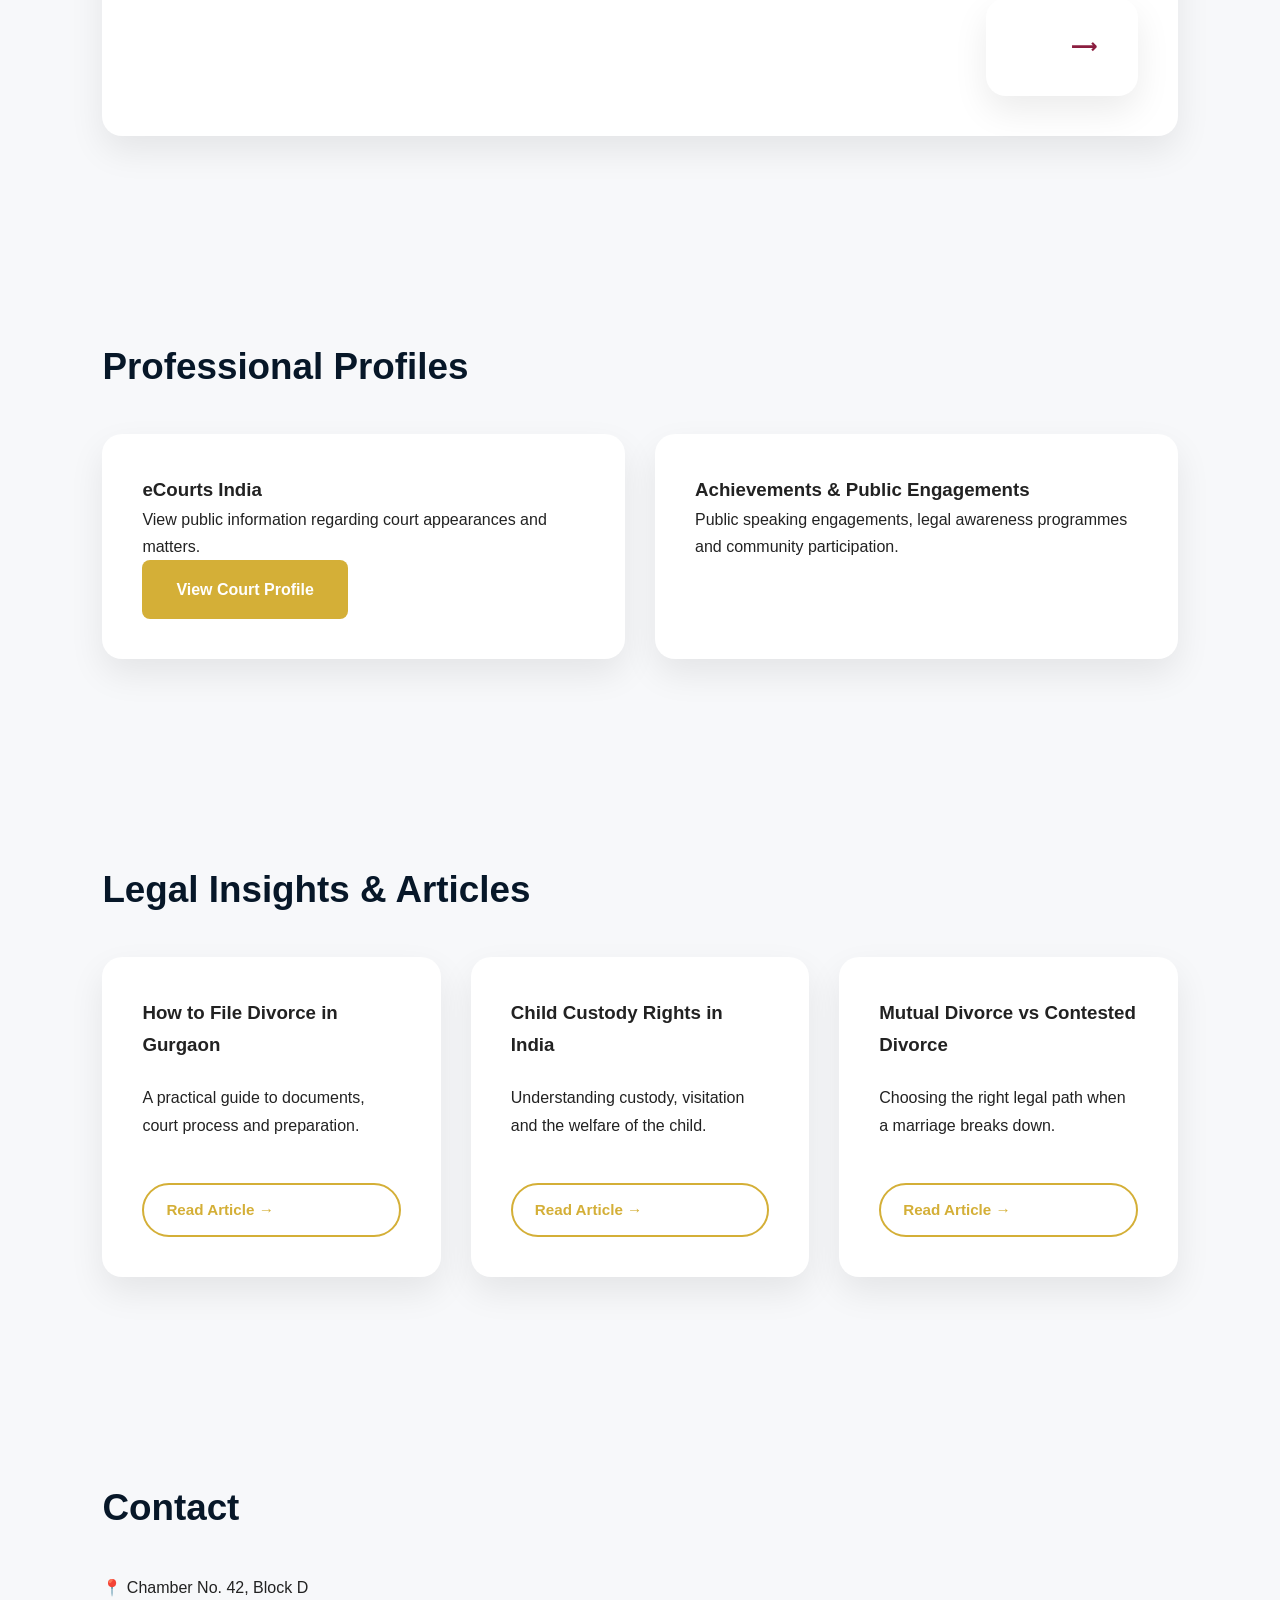
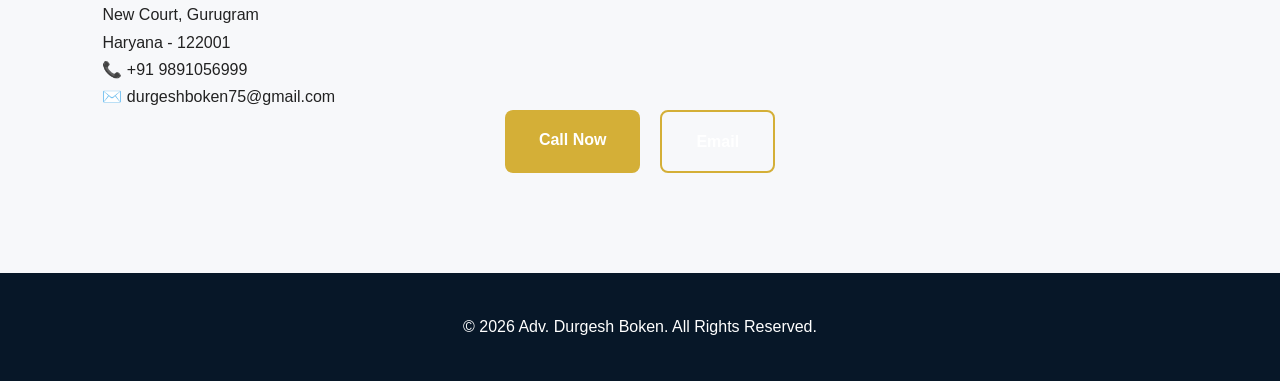
==== commit 794af98b: "Update index.html" ====
--- a/index.html
+++ b/index.html
@@ -21,9 +21,7 @@
 <body>
 
   <header class="navbar">
-    <div class="logo">
-      Adv. Durgesh Boken
-    </div>
+    <div class="logo">Adv. Durgesh Boken</div>
 
     <nav>
       <a href="#about">About</a>
@@ -34,72 +32,56 @@
     </nav>
   </header>
 
- <section class="hero">
-
-  <div class="hero-overlay"></div>
-
-  <div class="hero-content">
-
-    <p class="hero-tag">
-      26+ YEARS OF LEGAL PRACTICE
-    </p>
-
-    <h1>
-      Adv. Durgesh Boken
-    </h1>
-
-    <h2>
-      Divorce & Family Lawyer in Gurgaon
-    </h2>
-
-    <p class="hero-description">
-      Representing clients in divorce, child custody, maintenance,
-      domestic violence and family law matters across Gurugram,
-      Haryana and Delhi.
-    </p>
-
-    <div class="hero-buttons">
-      <a class="button" href="#contact">
-        Schedule Consultation
-      </a>
-
-      <a class="button secondary" href="#practice">
-        Practice Areas
-      </a>
-    </div>
-
-  </div>
-
-</section>
-<section id="stats">
-
-  <div class="stats">
-
-    <div class="stat">
-      <h3>26+</h3>
-      <p>Years of Practice</p>
-    </div>
-
-    <div class="stat">
-      <h3>1300+</h3>
-      <p>Matrimonial Matters</p>
-    </div>
-
-    <div class="stat">
-      <h3>1700+</h3>
-      <p>Court Matters</p>
-    </div>
-
-   <div class="stat">
-  <h3 class="stat-word">National</h3>
-  <p>Media Recognition</p>
-</div>
-
-  </div>
-
-</section>
+  <section class="hero">
+    <div class="hero-content">
+
+      <p class="hero-tag">26+ YEARS OF LEGAL PRACTICE</p>
+
+      <h1>Adv. Durgesh Boken</h1>
+
+      <h2>Divorce & Family Lawyer in Gurgaon</h2>
+
+      <p class="hero-description">
+        Representing clients in divorce, child custody, maintenance,
+        domestic violence and family law matters across Gurugram,
+        Haryana and Delhi.
+      </p>
+
+      <div class="hero-buttons">
+        <a class="button" href="#contact">Schedule Consultation</a>
+        <a class="button secondary" href="#practice">Practice Areas</a>
+      </div>
+
+    </div>
+  </section>
+
+  <section id="stats">
+    <div class="stats">
+
+      <div class="stat">
+        <h3>26+</h3>
+        <p>Years of Practice</p>
+      </div>
+
+      <div class="stat">
+        <h3>1300+</h3>
+        <p>Matrimonial Matters</p>
+      </div>
+
+      <div class="stat">
+        <h3>1700+</h3>
+        <p>Court Matters</p>
+      </div>
+
+      <div class="stat">
+        <h3 class="stat-word">National</h3>
+        <p>Media Recognition</p>
+      </div>
+
+    </div>
+  </section>
+
   <section id="about">
-
     <h2>About Adv. Durgesh Boken</h2>
 
     <p>
@@ -113,192 +95,177 @@
       maintenance claims, domestic violence matters, judicial separation,
       restitution of conjugal rights and other family law proceedings.
     </p>
-
-  </section>
-<section id="experience">
-
-  <h2>Professional Profiles</h2>
-
-  <div class="cards">
-
-    <div>
-
-      <h3>eCourts India</h3>
-
-      <p>
-        View public information regarding court appearances and matters.
-      </p>
-
-      <a
-        class="button"
-        target="_blank"
-        href="https://ecourtsindia.com/lawyer/durgesh-boken?cc=HRGRA1">
-
-        View Court Profile
-
-      </a>
-
-    </div>
-
-    <div>
-
-      <h3>Achievements & Public Engagements</h3>
-
-      <p>
-        Public speaking engagements, legal awareness programmes
-        and community participation.
-      </p>
-
-    </div>
-
-  </div>
-
-</section>
+  </section>
+
   <section id="practice">
 
-  <p class="section-kicker">PRACTICE AREAS</p>
-  <h2>Focused Representation in Matrimonial & Family Law</h2>
-
-  <div class="practice-grid">
-
-    <div class="practice-card">
-      <span>01</span>
-      <h3>Divorce Litigation</h3>
-      <p>Strategic representation in contested matrimonial disputes, cruelty, desertion and related proceedings.</p>
-    </div>
-
-    <div class="practice-card">
-      <span>02</span>
-      <h3>Mutual Divorce</h3>
-      <p>Settlement-driven approach for separation, alimony, custody, articles and closure of connected disputes.</p>
-    </div>
-
-    <div class="practice-card">
-      <span>03</span>
-      <h3>Child Custody</h3>
-      <p>Custody, visitation and parenting disputes handled with focus on welfare, stability and dignity of the child.</p>
-    </div>
-
-    <div class="practice-card">
-      <span>04</span>
-      <h3>Maintenance Matters</h3>
-      <p>Representation in interim and final maintenance claims involving income, lifestyle and financial dependency.</p>
-    </div>
-
-    <div class="practice-card">
-      <span>05</span>
-      <h3>Domestic Violence Cases</h3>
-      <p>Legal support in protection, residence, compensation and related matrimonial violence proceedings.</p>
-    </div>
-
-    <div class="practice-card">
-      <span>06</span>
-      <h3>498A Proceedings</h3>
-      <p>Defence and representation in criminal proceedings arising from matrimonial allegations and family disputes.</p>
-    </div>
-
-  </div>
-
-</section>
- <section id="landmarks">
-
-  <h2>Landmark Matters</h2>
-
-  <div class="cards">
-
-    <div>
-
-      <h3>
-        A Courtroom, Two Women, and a Question India Could No Longer Ignore
-      </h3>
-
-      <p>
-        In 2011, Advocate Durgesh Boken represented a runaway lesbian
-        couple seeking protection from honour-based threats in a case
-        that became one of India's most widely discussed early LGBTQ+
-        legal matters.
-      </p>
-
-     <a class="story-link" href="pages/landmark-lesbian-marriage-case.html">
-  <span>Explore the Matter</span>
-  <div class="story-line">⟶</div>
-</a>
-    </div>
-
-  </div>
-
-</section>
+    <p class="section-kicker">PRACTICE AREAS</p>
+
+    <h2>Focused Representation in Matrimonial & Family Law</h2>
+
+    <div class="practice-grid">
+
+      <div class="practice-card">
+        <span>01</span>
+        <h3>Divorce Litigation</h3>
+        <p>
+          Strategic representation in contested matrimonial disputes,
+          cruelty, desertion and related proceedings.
+        </p>
+      </div>
+
+      <div class="practice-card">
+        <span>02</span>
+        <h3>Mutual Divorce</h3>
+        <p>
+          Settlement-driven approach for separation, alimony, custody,
+          articles and closure of connected disputes.
+        </p>
+      </div>
+
+      <div class="practice-card">
+        <span>03</span>
+        <h3>Child Custody</h3>
+        <p>
+          Custody, visitation and parenting disputes handled with focus
+          on welfare, stability and dignity of the child.
+        </p>
+      </div>
+
+      <div class="practice-card">
+        <span>04</span>
+        <h3>Maintenance Matters</h3>
+        <p>
+          Representation in interim and final maintenance claims involving
+          income, lifestyle and financial dependency.
+        </p>
+      </div>
+
+      <div class="practice-card">
+        <span>05</span>
+        <h3>Domestic Violence Cases</h3>
+        <p>
+          Legal support in protection, residence, compensation and related
+          matrimonial violence proceedings.
+        </p>
+      </div>
+
+      <div class="practice-card">
+        <span>06</span>
+        <h3>498A Proceedings</h3>
+        <p>
+          Defence and representation in criminal proceedings arising from
+          matrimonial allegations and family disputes.
+        </p>
+      </div>
+
+    </div>
+  </section>
+
+  <section id="landmarks">
+    <h2>Landmark Matters</h2>
+
+    <div class="cards">
+      <div>
+        <h3>A Courtroom, Two Women, and a Question India Could No Longer Ignore</h3>
+
+        <p>
+          In 2011, Advocate Durgesh Boken represented a runaway lesbian
+          couple seeking protection from honour-based threats in a case
+          that became one of India's most widely discussed early LGBTQ+
+          legal matters.
+        </p>
+
+        <a class="story-link" href="pages/landmark-lesbian-marriage-case.html">
+          <span>Explore the Matter</span>
+          <div class="story-line">⟶</div>
+        </a>
+      </div>
+    </div>
+  </section>
+
+  <section id="experience">
+    <h2>Professional Profiles</h2>
+
+    <div class="cards">
+
+      <div>
+        <h3>eCourts India</h3>
+
+        <p>
+          View public information regarding court appearances and matters.
+        </p>
+
+        <a
+          class="button"
+          target="_blank"
+          href="https://ecourtsindia.com/lawyer/durgesh-boken?cc=HRGRA1">
+          View Court Profile
+        </a>
+      </div>
+
+      <div>
+        <h3>Achievements & Public Engagements</h3>
+
+        <p>
+          Public speaking engagements, legal awareness programmes
+          and community participation.
+        </p>
+      </div>
+
+    </div>
+  </section>
+
   <section id="blog">
-
-  <h2>Legal Insights & Articles</h2>
-
-  <div class="cards">
-
-    <div>
-      <h3>How to File Divorce in Gurgaon</h3>
-      <p>A practical guide to documents, court process and preparation.</p>
-      <a class="button" href="articles/how-to-file-divorce-in-gurgaon.html">Read Article →</a>
-    </div>
-
-    <div>
-      <h3>Child Custody Rights in India</h3>
-      <p>Understanding custody, visitation and the welfare of the child.</p>
-      <a class="button" href="articles/child-custody-rights-in-india.html">Read Article →</a>
-    </div>
-
-    <div>
-      <h3>Mutual Divorce vs Contested Divorce</h3>
-      <p>Choosing the right legal path when a marriage breaks down.</p>
-      <a class="button" href="articles/mutual-divorce-vs-contested-divorce.html">Read Article →</a>
-    </div>
-
-  </div>
-
-</section>
+    <h2>Legal Insights & Articles</h2>
+
+    <div class="cards">
+
+      <div>
+        <h3>How to File Divorce in Gurgaon</h3>
+        <p>A practical guide to documents, court process and preparation.</p>
+        <a class="button" href="articles/how-to-file-divorce-in-gurgaon.html">Read Article →</a>
+      </div>
+
+      <div>
+        <h3>Child Custody Rights in India</h3>
+        <p>Understanding custody, visitation and the welfare of the child.</p>
+        <a class="button" href="articles/child-custody-rights-in-india.html">Read Article →</a>
+      </div>
+
+      <div>
+        <h3>Mutual Divorce vs Contested Divorce</h3>
+        <p>Choosing the right legal path when a marriage breaks down.</p>
+        <a class="button" href="articles/mutual-divorce-vs-contested-divorce.html">Read Article →</a>
+      </div>
+
+    </div>
+  </section>
+
   <section id="contact">
-
-  <h2>Contact</h2>
-
-  <p>
-    📍 Chamber No. 42, Block D<br>
-    New Court, Gurugram<br>
-    Haryana - 122001
-  </p>
-
-  <p>
-    📞 +91 9891056999
-  </p>
-
-  <p>
-    ✉️ durgeshboken75@gmail.com
-  </p>
-
-  <div class="hero-buttons">
-
-    <a
-      class="button"
-      href="tel:+919891056999">
-      Call Now
-    </a>
-
-    <a
-      class="button secondary"
-      href="mailto:durgeshboken75@gmail.com">
-      Email
-    </a>
-
-  </div>
-
-</section>
+    <h2>Contact</h2>
+
+    <p>
+      📍 Chamber No. 42, Block D<br>
+      New Court, Gurugram<br>
+      Haryana - 122001
+    </p>
+
+    <p>📞 +91 9891056999</p>
+
+    <p>✉️ durgeshboken75@gmail.com</p>
+
+    <div class="hero-buttons">
+      <a class="button" href="tel:+919891056999">Call Now</a>
+      <a class="button secondary" href="mailto:durgeshboken75@gmail.com">Email</a>
+    </div>
+  </section>
 
   <footer>
-
     © 2026 Adv. Durgesh Boken. All Rights Reserved.
-
   </footer>
 
   <script src="script.js"></script>
 
 </body>
-
 </html>
--- a/style.css
+++ b/style.css
@@ -57,10 +57,7 @@
   align-items:center;
   text-align:center;
   background:
-  linear-gradient(
-      rgba(5,15,30,.78),
-      rgba(5,15,30,.78)
-  ),
+  linear-gradient(rgba(5,15,30,.78), rgba(5,15,30,.78)),
   url("https://images.unsplash.com/photo-1589829545856-d10d557cf95f?q=80&w=1600");
   background-size:cover;
   background-position:center;
@@ -223,6 +220,7 @@
   transform:translateX(10px);
   color:#b31f46;
 }
+
 /* BLOG BUTTONS */
 
 #blog .button{
@@ -251,6 +249,101 @@
   min-height:320px;
 }
 
+/* PREMIUM PRACTICE AREAS */
+
+.section-kicker{
+  color:#d4af37;
+  letter-spacing:3px;
+  font-size:.85rem;
+  font-weight:800;
+  margin-bottom:12px;
+}
+
+#practice h2{
+  max-width:900px;
+  font-size:3rem;
+  line-height:1.2;
+}
+
+.practice-grid{
+  display:grid;
+  grid-template-columns:repeat(3,1fr);
+  gap:1px;
+  background:#d4af37;
+  margin-top:50px;
+}
+
+.practice-card{
+  background:#071728;
+  color:white;
+  padding:55px 40px;
+  min-height:280px;
+  transition:.35s ease;
+  position:relative;
+  overflow:hidden;
+}
+
+.practice-card span{
+  color:#d4af37;
+  font-size:.9rem;
+  letter-spacing:2px;
+  font-weight:700;
+}
+
+.practice-card h3{
+  font-size:1.6rem;
+  margin:30px 0 20px;
+  position:relative;
+  z-index:2;
+}
+
+.practice-card p{
+  color:#cfd6df;
+  position:relative;
+  z-index:2;
+}
+
+.practice-card::after{
+  content:"⚖";
+  position:absolute;
+  right:25px;
+  bottom:10px;
+  font-size:7rem;
+  color:rgba(212,175,55,.12);
+  line-height:1;
+  transition:.35s ease;
+}
+
+.practice-card:nth-child(2)::after{
+  content:"§";
+}
+
+.practice-card:nth-child(3)::after{
+  content:"⚜";
+}
+
+.practice-card:nth-child(4)::after{
+  content:"▣";
+}
+
+.practice-card:nth-child(5)::after{
+  content:"🛡";
+}
+
+.practice-card:nth-child(6)::after{
+  content:"⚒";
+}
+
+.practice-card:hover{
+  background:#0d2238;
+  transform:translateY(-8px);
+}
+
+.practice-card:hover::after{
+  color:rgba(212,175,55,.22);
+  transform:translateY(-10px) scale(1.05);
+}
+
 /* FOOTER */
 
 footer{
@@ -319,17 +412,27 @@
     font-size:1rem;
   }
 
+  .stats{
+    grid-template-columns:1fr;
+  }
+
   .stat-word{
     font-size:2.3rem !important;
   }
 
-  .stats{
-    grid-template-columns:1fr;
-  }
-
   .cards{
     grid-template-columns:1fr;
   }
 
-  
-}
+  #practice h2{
+    font-size:2.2rem;
+  }
+
+  .practice-grid{
+    grid-template-columns:1fr;
+  }
+
+  .practice-card{
+    min-height:auto;
+  }
+}
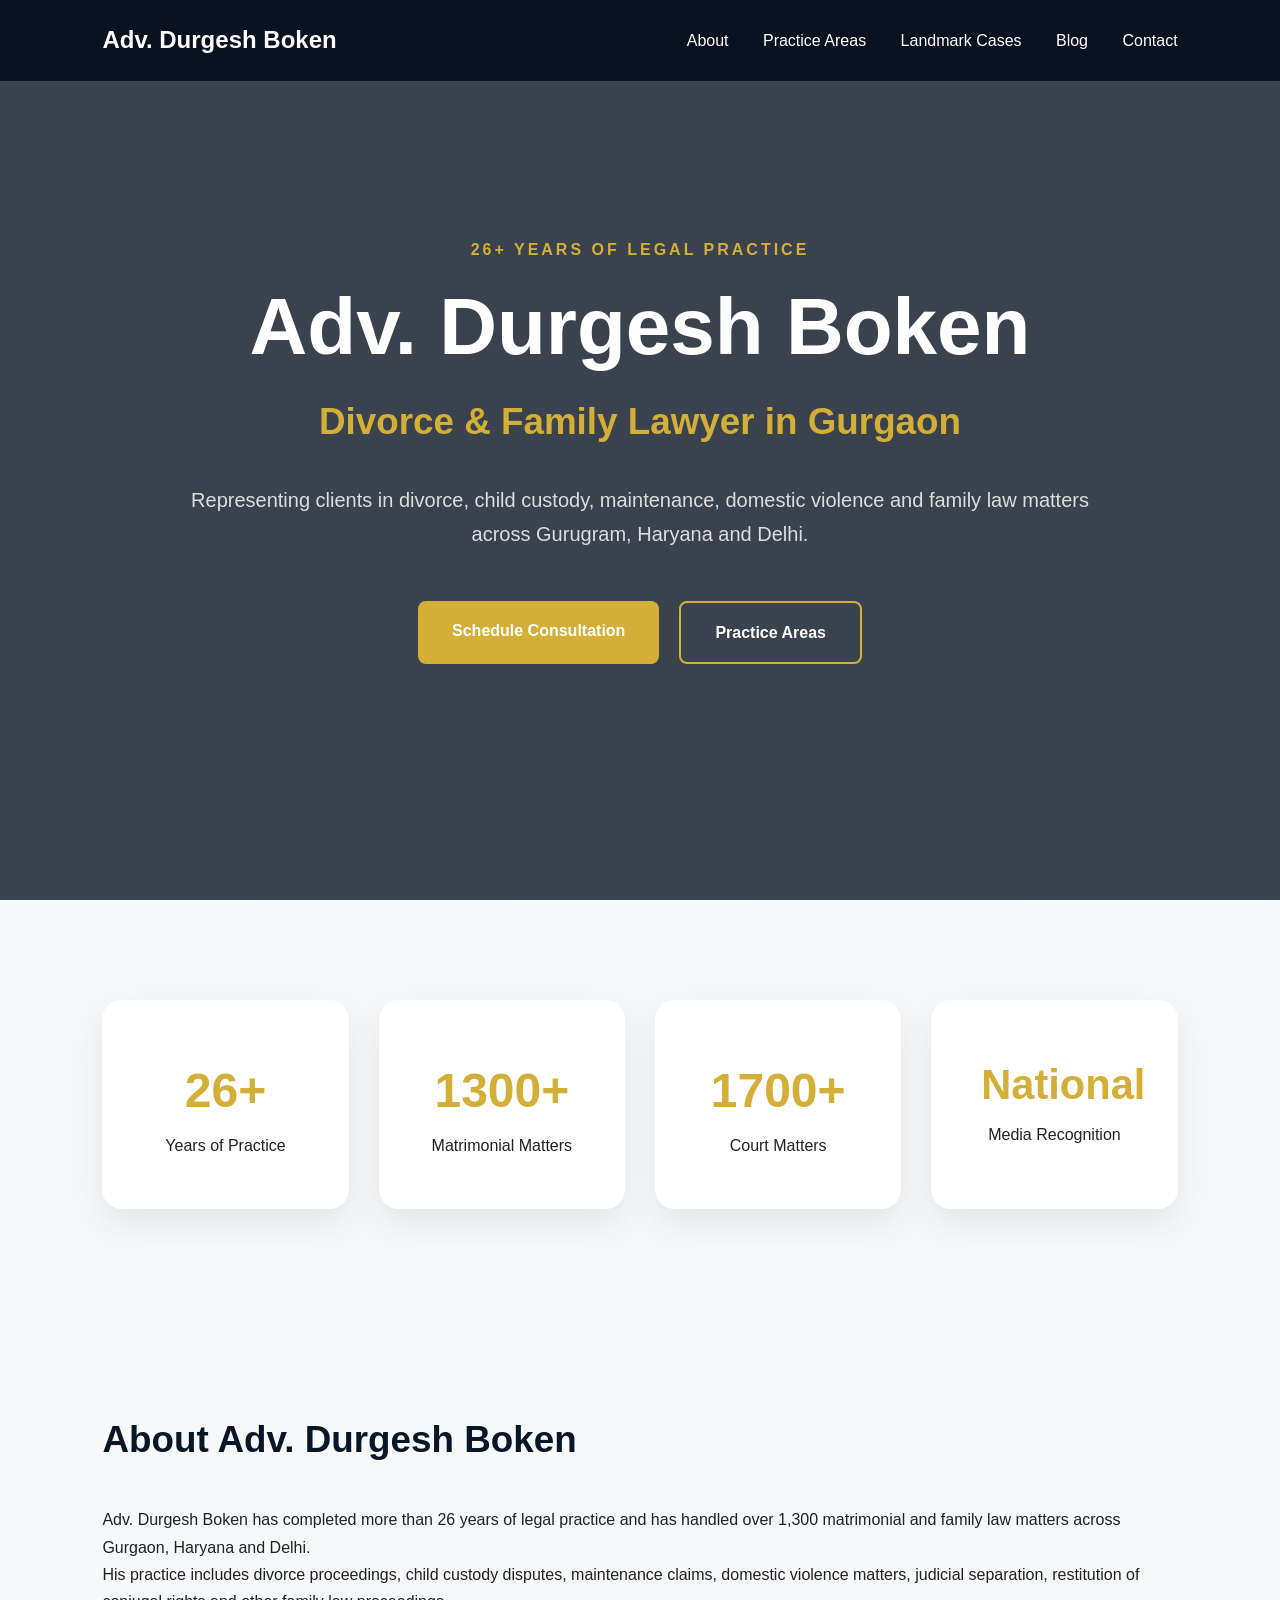
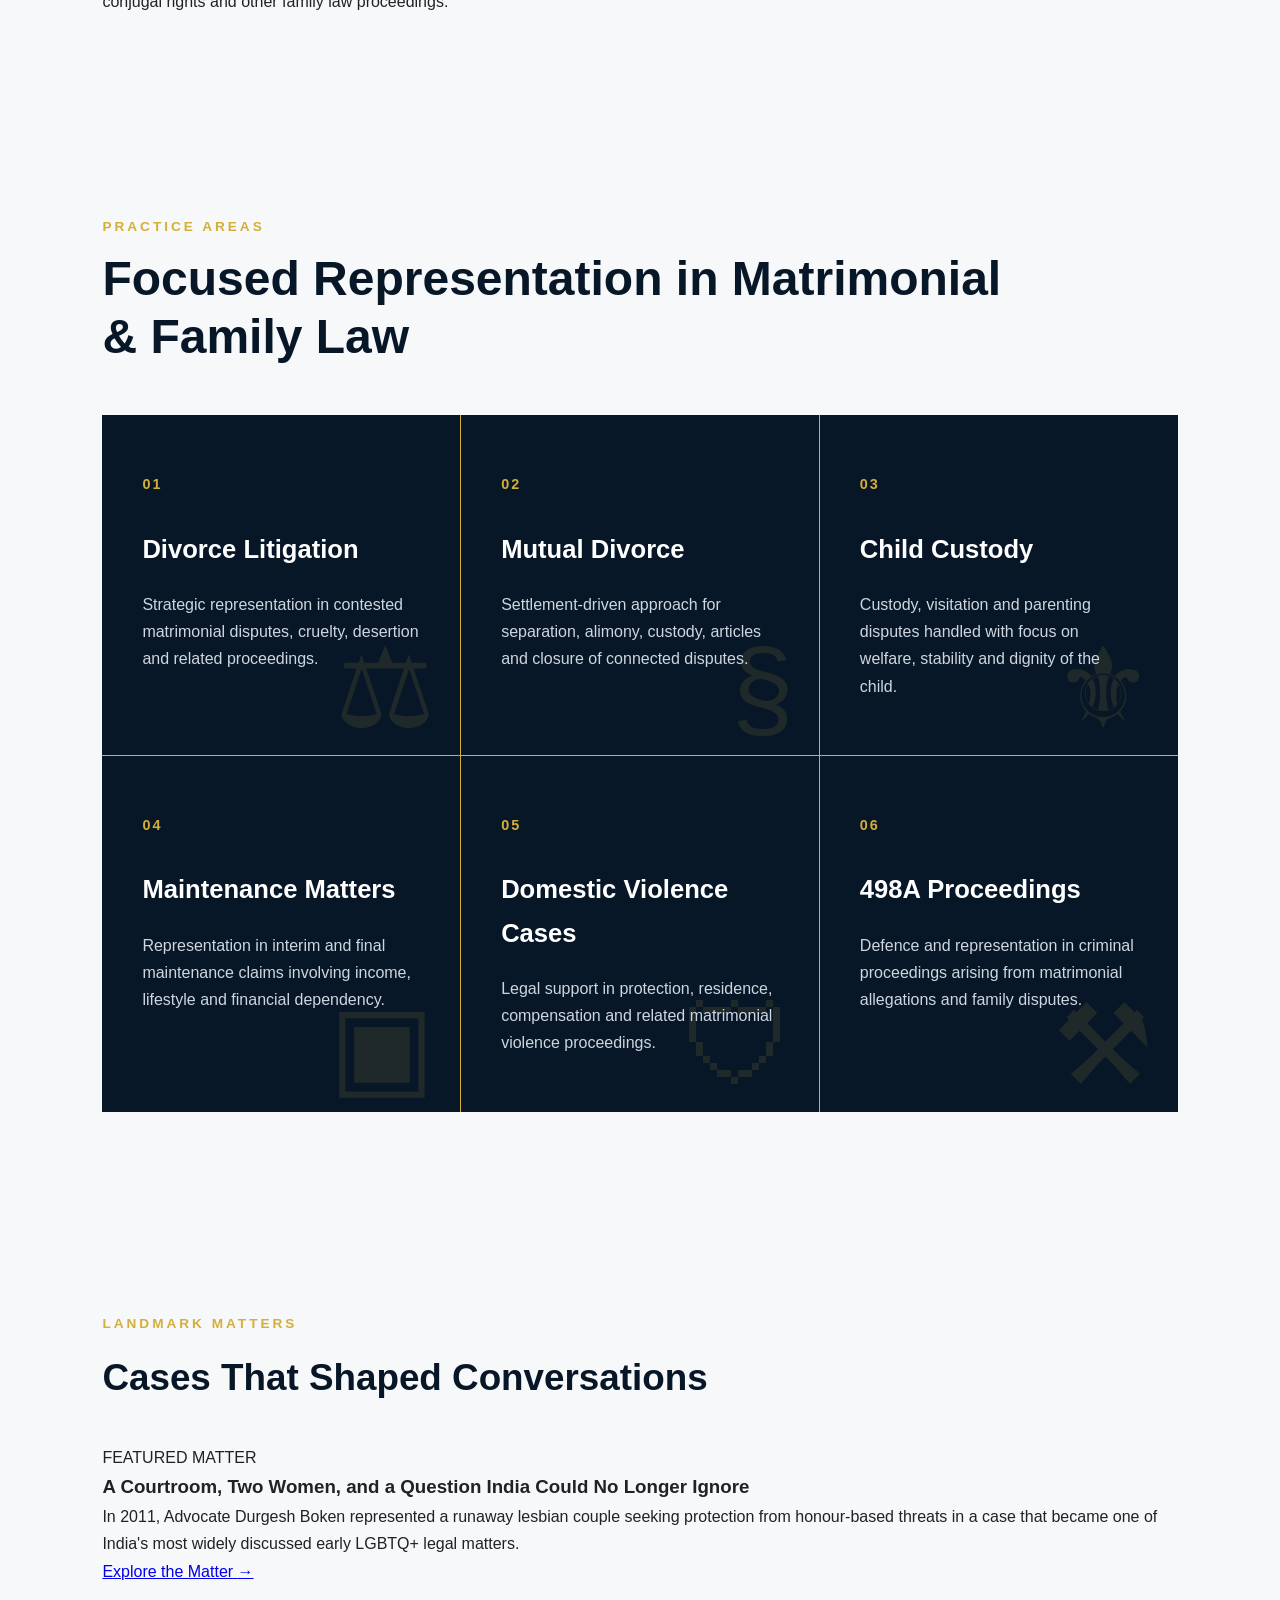
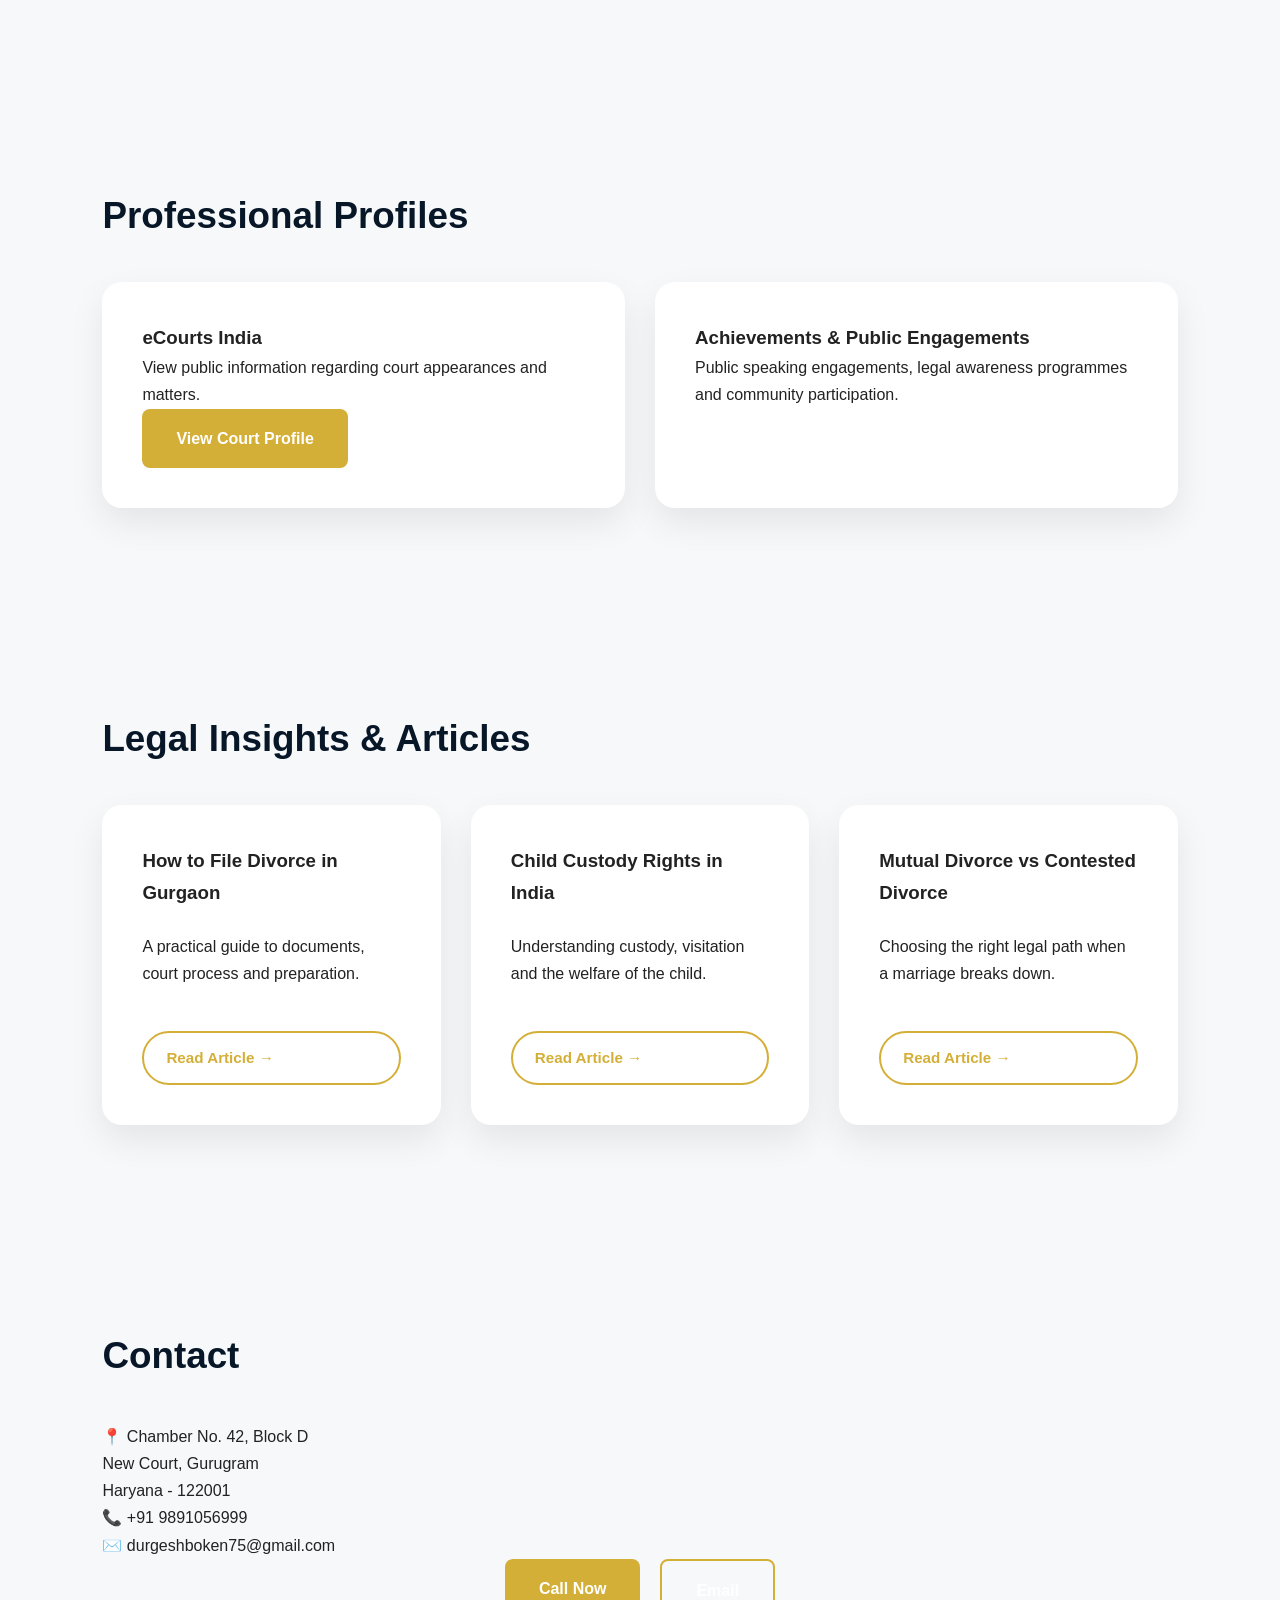
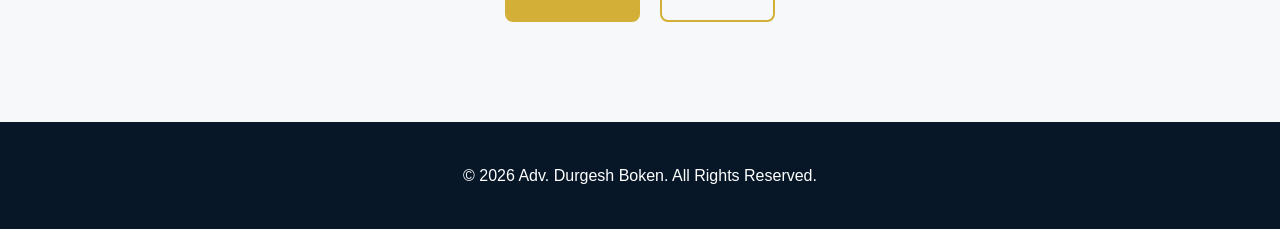
==== commit c2a07096: "Update index.html" ====
--- a/index.html
+++ b/index.html
@@ -163,26 +163,40 @@
   </section>
 
   <section id="landmarks">
-    <h2>Landmark Matters</h2>
-
-    <div class="cards">
-      <div>
-        <h3>A Courtroom, Two Women, and a Question India Could No Longer Ignore</h3>
-
-        <p>
-          In 2011, Advocate Durgesh Boken represented a runaway lesbian
-          couple seeking protection from honour-based threats in a case
-          that became one of India's most widely discussed early LGBTQ+
-          legal matters.
-        </p>
-
-        <a class="story-link" href="pages/landmark-lesbian-marriage-case.html">
-          <span>Explore the Matter</span>
-          <div class="story-line">⟶</div>
-        </a>
-      </div>
-    </div>
-  </section>
+
+  <p class="section-kicker">LANDMARK MATTERS</p>
+
+  <h2>Cases That Shaped Conversations</h2>
+
+  <div class="landmark-feature">
+
+    <div class="landmark-content">
+
+      <p class="landmark-label">FEATURED MATTER</p>
+
+      <h3>
+        A Courtroom, Two Women, and a Question India Could No Longer Ignore
+      </h3>
+
+      <p>
+        In 2011, Advocate Durgesh Boken represented a runaway lesbian
+        couple seeking protection from honour-based threats in a case
+        that became one of India's most widely discussed early LGBTQ+
+        legal matters.
+      </p>
+
+      <a class="landmark-button" href="pages/landmark-lesbian-marriage-case.html">
+        <span>Explore the Matter</span>
+        <b>→</b>
+      </a>
+
+    </div>
+
+    <div class="landmark-image"></div>
+
+  </div>
+
+</section>
 
   <section id="experience">
     <h2>Professional Profiles</h2>
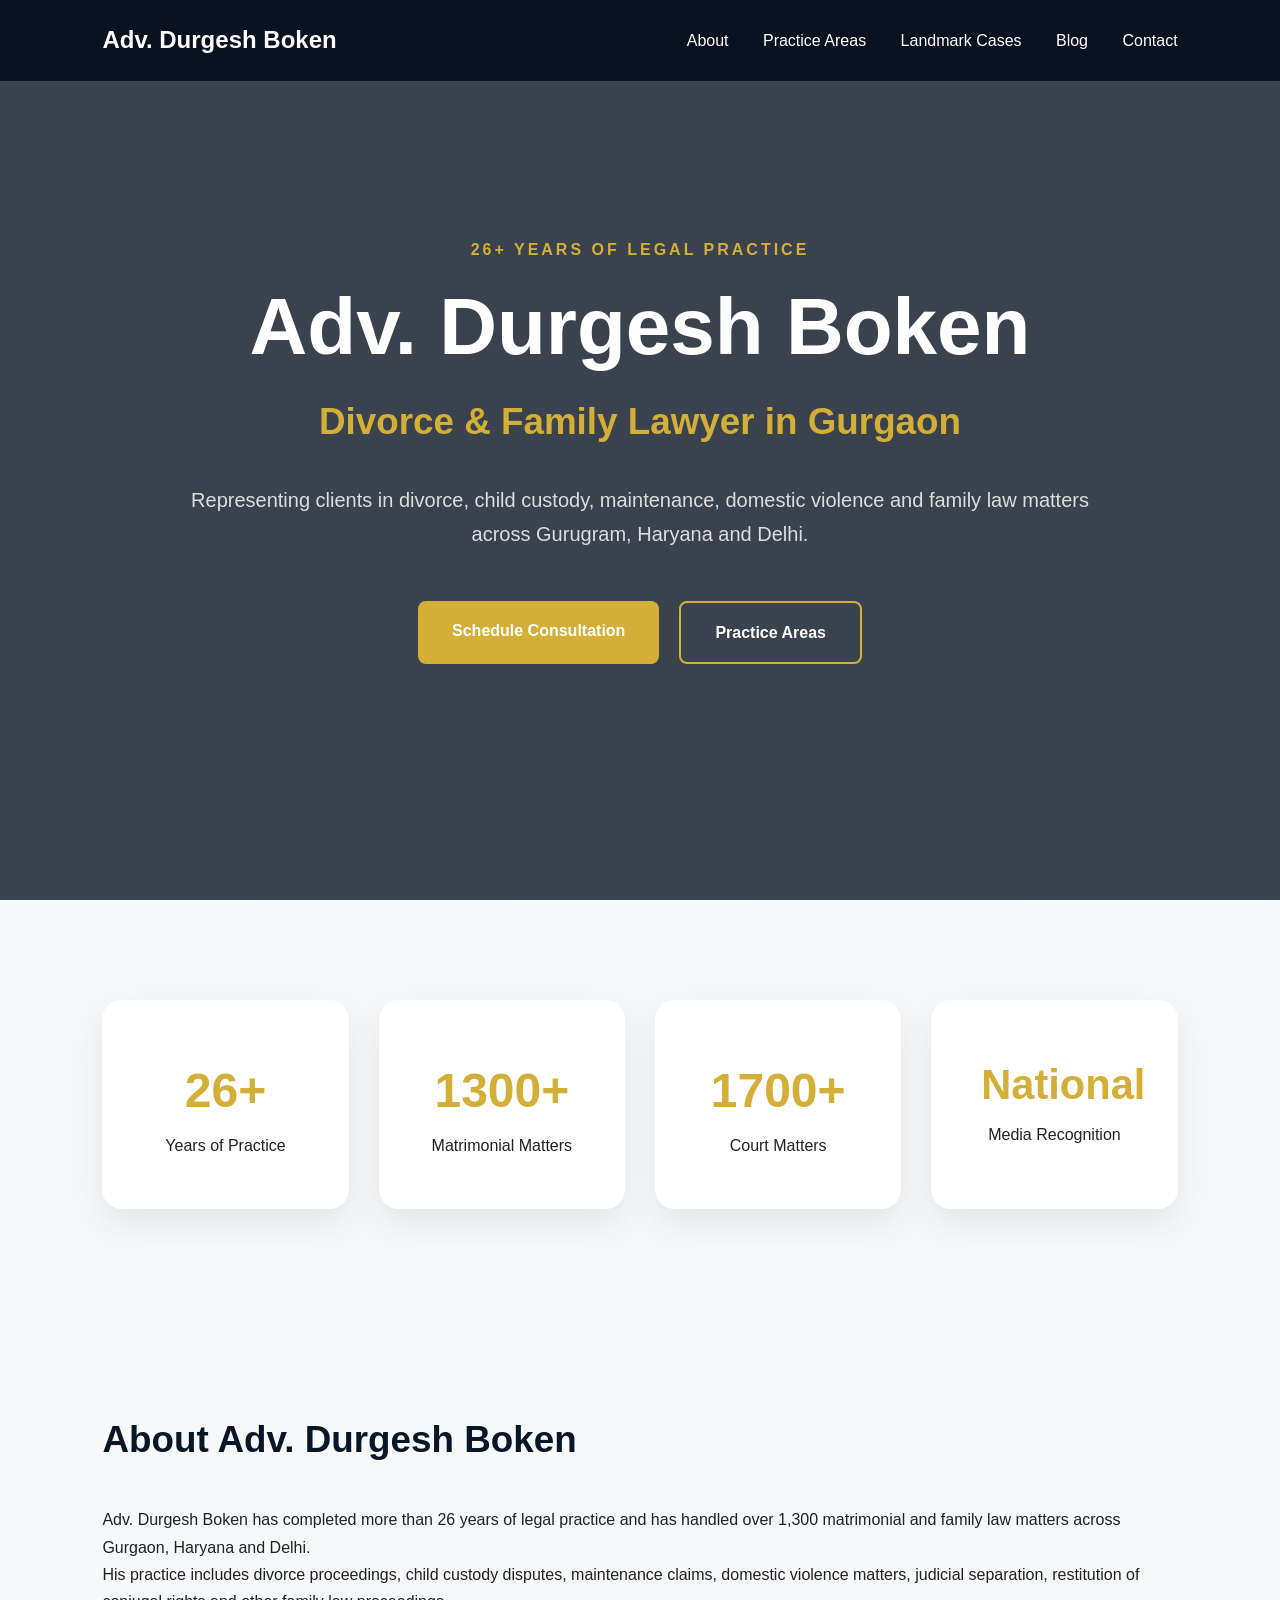
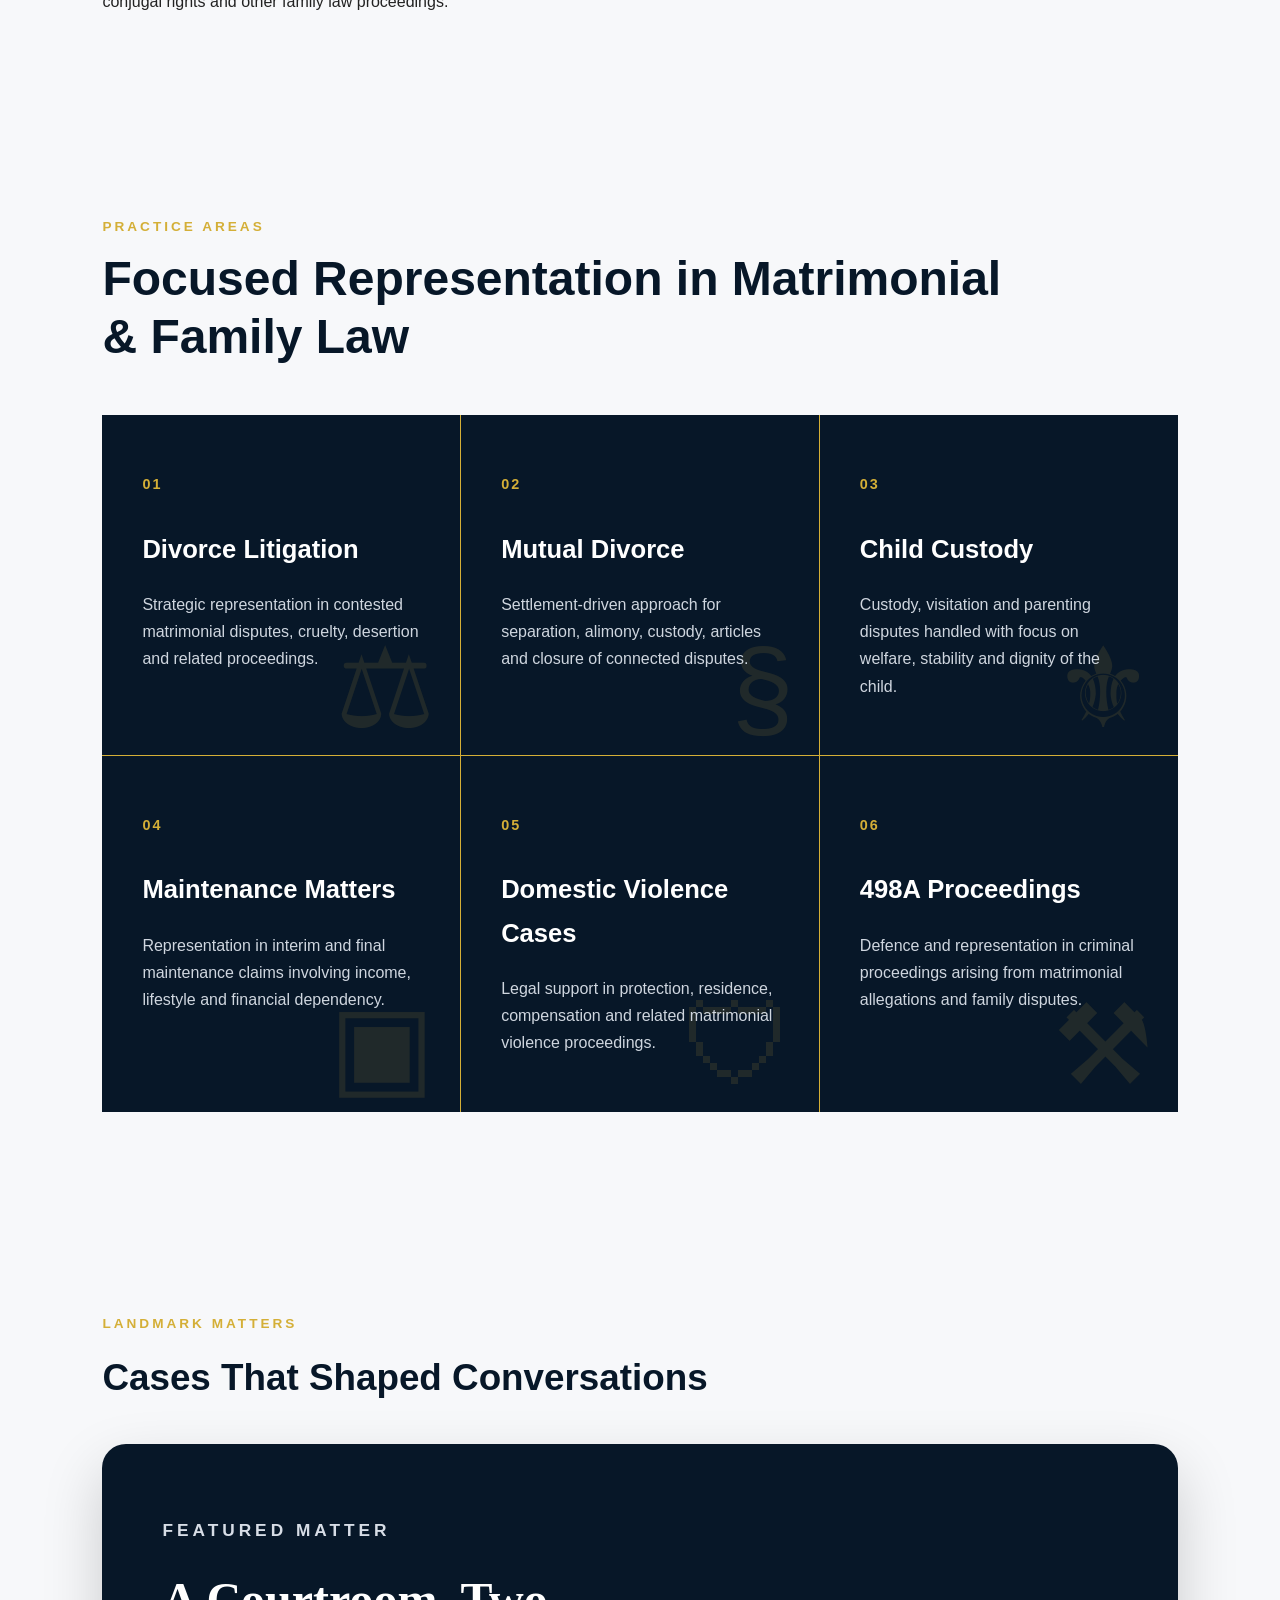
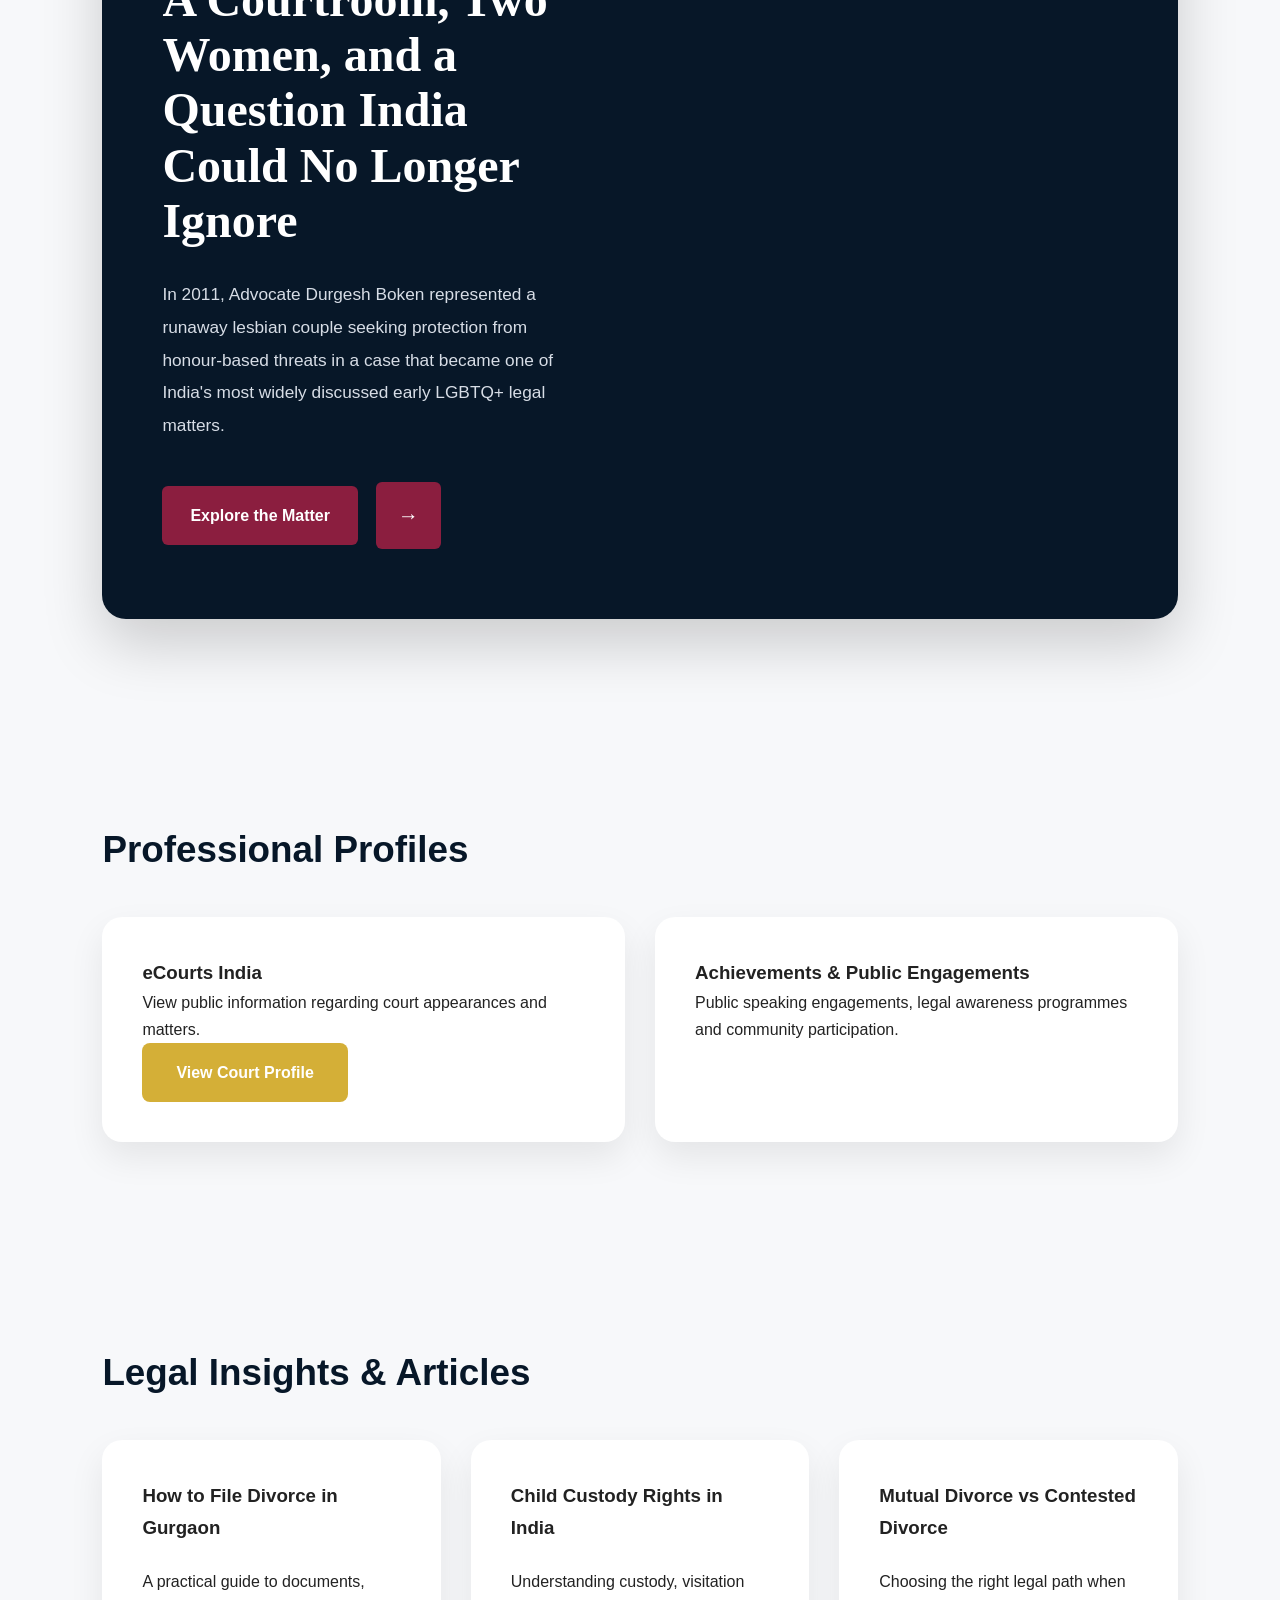
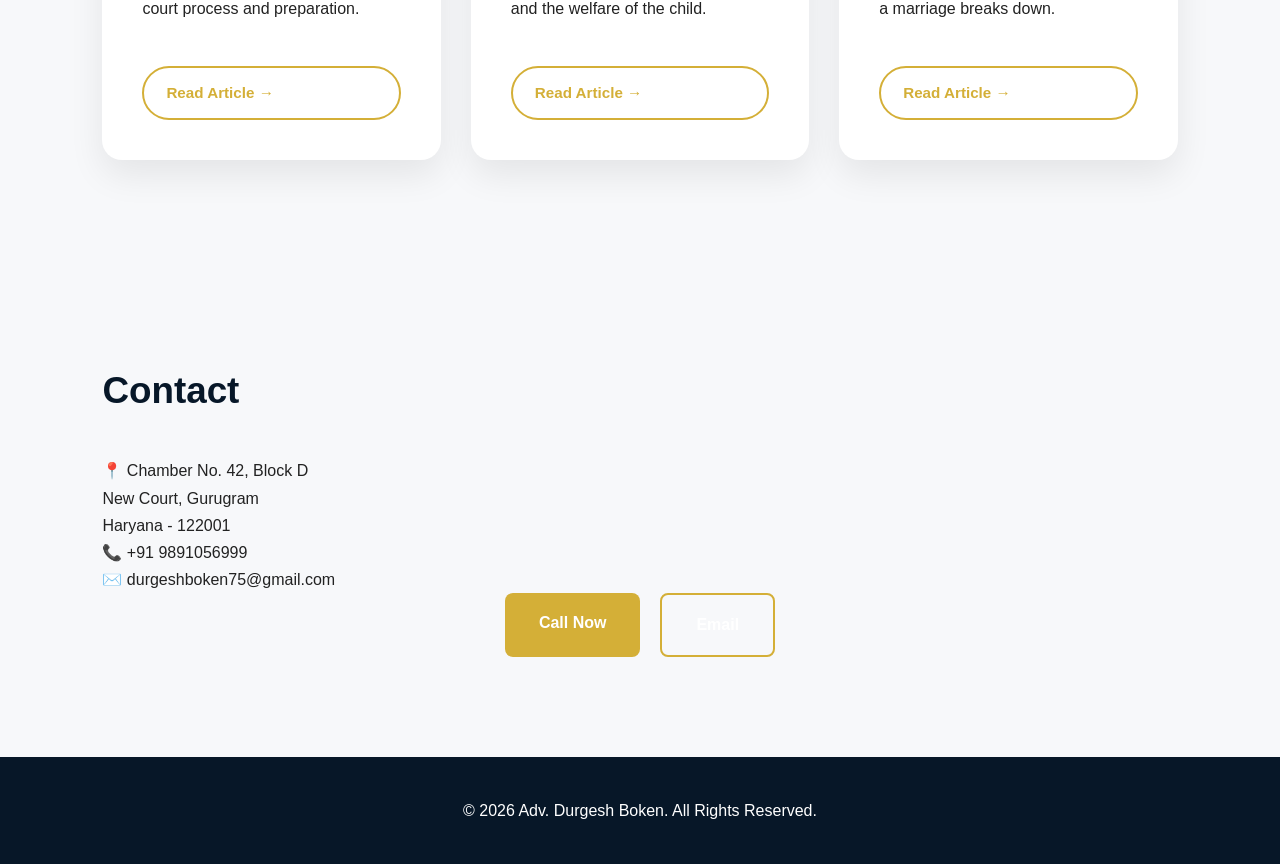
==== commit 952046fe: "Update HTML structure and fix class names" ====
--- a/index.html
+++ b/index.html
@@ -179,10 +179,9 @@
       </h3>
 
       <p>
-        In 2011, Advocate Durgesh Boken represented a runaway lesbian
-        couple seeking protection from honour-based threats in a case
-        that became one of India's most widely discussed early LGBTQ+
-        legal matters.
+        In 2011, Advocate Durgesh Boken represented a runaway lesbian couple
+        seeking protection from honour-based threats in a case that became
+        one of India's most widely discussed early LGBTQ+ legal matters.
       </p>
 
       <a class="landmark-button" href="pages/landmark-lesbian-marriage-case.html">
@@ -192,7 +191,7 @@
 
     </div>
 
-    <div class="landmark-image"></div>
+    <div class="landmark-visual"></div>
 
   </div>
 
--- a/style.css
+++ b/style.css
@@ -436,3 +436,106 @@
     min-height:auto;
   }
 }
+
+/* DRAMATIC LANDMARK SECTION */
+
+.landmark-feature{
+  display:grid;
+  grid-template-columns:1fr 1fr;
+  min-height:560px;
+  background:#071728;
+  border-radius:24px;
+  overflow:hidden;
+  box-shadow:0 25px 60px rgba(0,0,0,.18);
+}
+
+.landmark-content{
+  padding:70px 60px;
+  color:white;
+  position:relative;
+  z-index:2;
+}
+
+.landmark-label{
+  color:#d4af37;
+  letter-spacing:4px;
+  font-size:.8rem;
+  font-weight:800;
+  margin-bottom:25px;
+}
+
+.landmark-content h3{
+  font-family:Georgia,serif;
+  font-size:3rem;
+  line-height:1.15;
+  margin-bottom:30px;
+}
+
+.landmark-content p{
+  color:#d7dde6;
+  font-size:1.08rem;
+  line-height:1.9;
+}
+
+.landmark-image{
+  background:
+    linear-gradient(
+      90deg,
+      rgba(7,23,40,1) 0%,
+      rgba(7,23,40,.65) 35%,
+      rgba(7,23,40,.12) 100%
+    ),
+    url("images/landmark-lesbian-couple.jpg");
+  background-size:cover;
+  background-position:center;
+  min-height:560px;
+}
+
+.landmark-button{
+  display:inline-flex;
+  align-items:center;
+  gap:18px;
+  margin-top:40px;
+  text-decoration:none;
+  color:white;
+  font-weight:800;
+}
+
+.landmark-button span{
+  background:#8b1e3f;
+  padding:16px 28px;
+  border-radius:6px;
+  transition:.3s;
+}
+
+.landmark-button b{
+  background:#8b1e3f;
+  padding:16px 22px;
+  border-radius:6px;
+  font-size:1.3rem;
+  transition:.3s;
+}
+
+.landmark-button:hover span,
+.landmark-button:hover b{
+  background:#b31f46;
+  transform:translateY(-3px);
+}
+
+@media(max-width:900px){
+  .landmark-feature{
+    grid-template-columns:1fr;
+  }
+
+  .landmark-content{
+    padding:45px 30px;
+  }
+
+  .landmark-content h3{
+    font-size:2.2rem;
+  }
+
+  .landmark-image{
+    min-height:360px;
+  }
+}
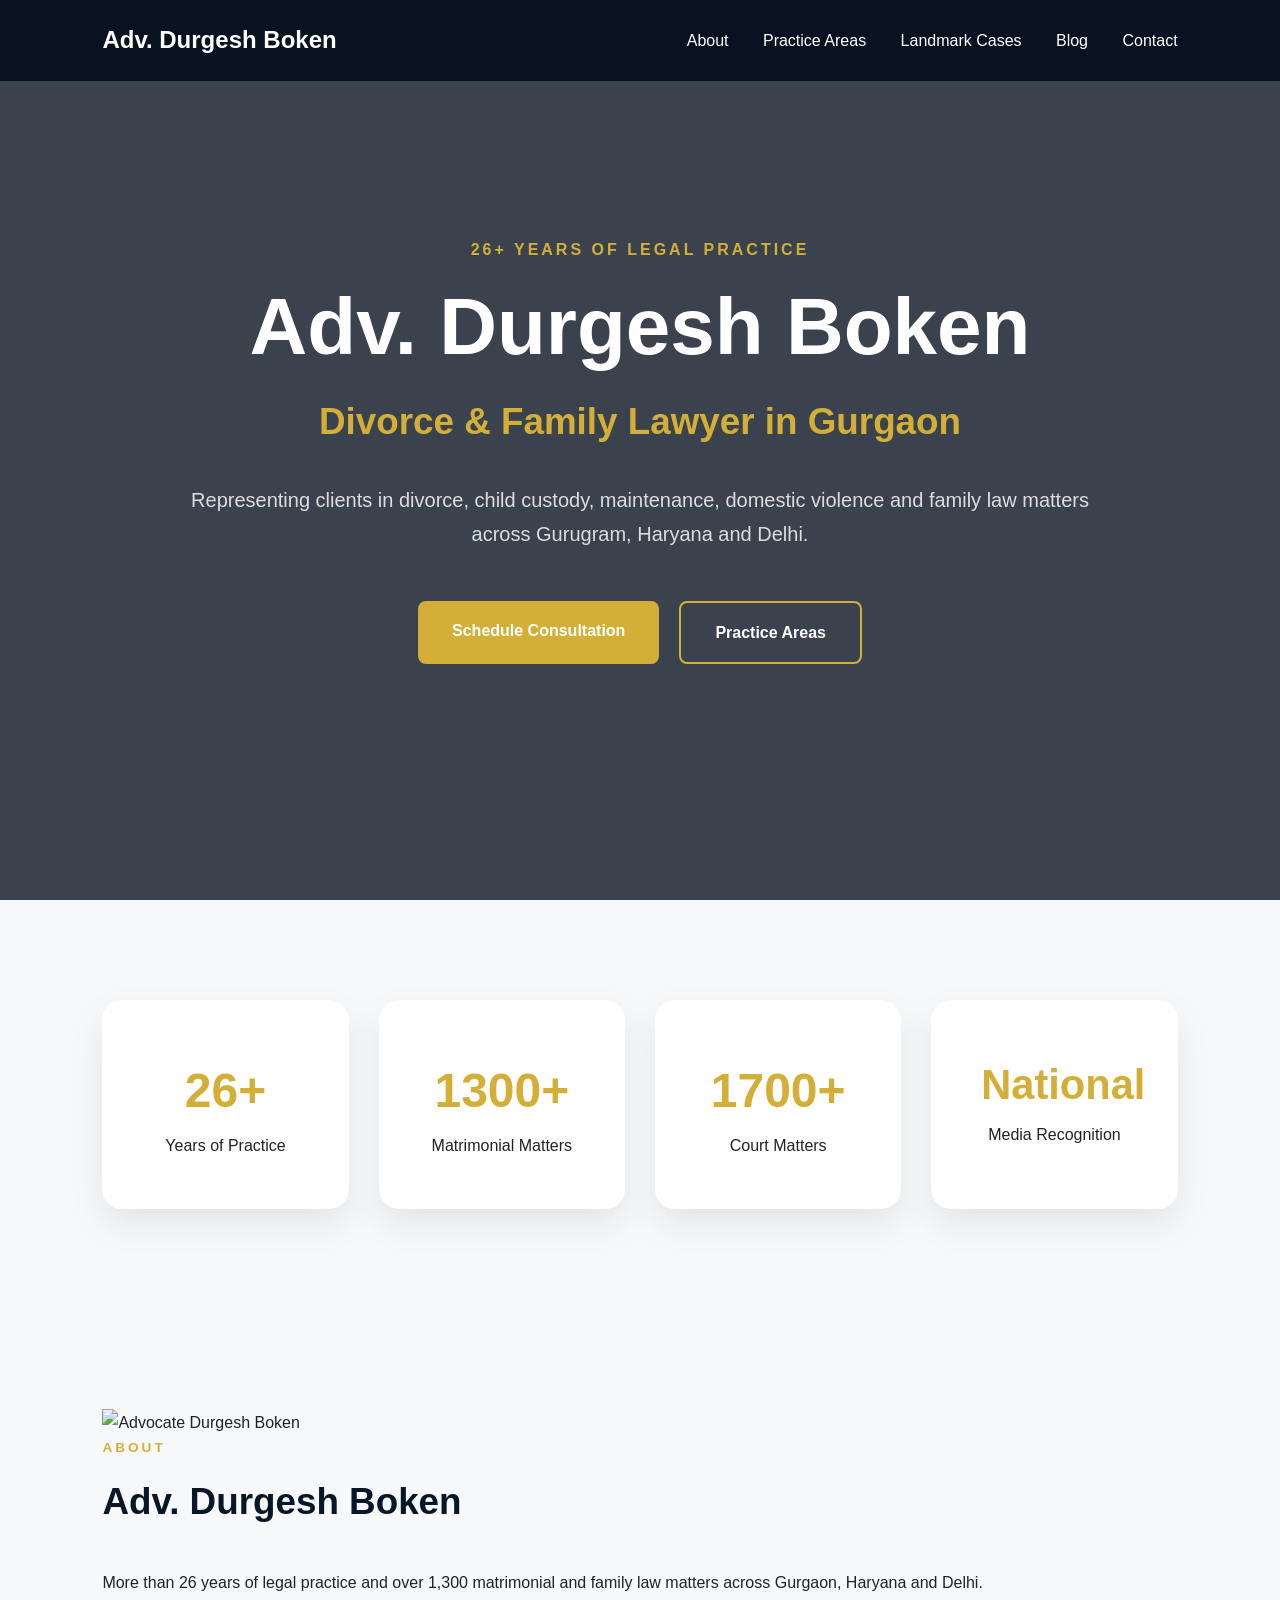
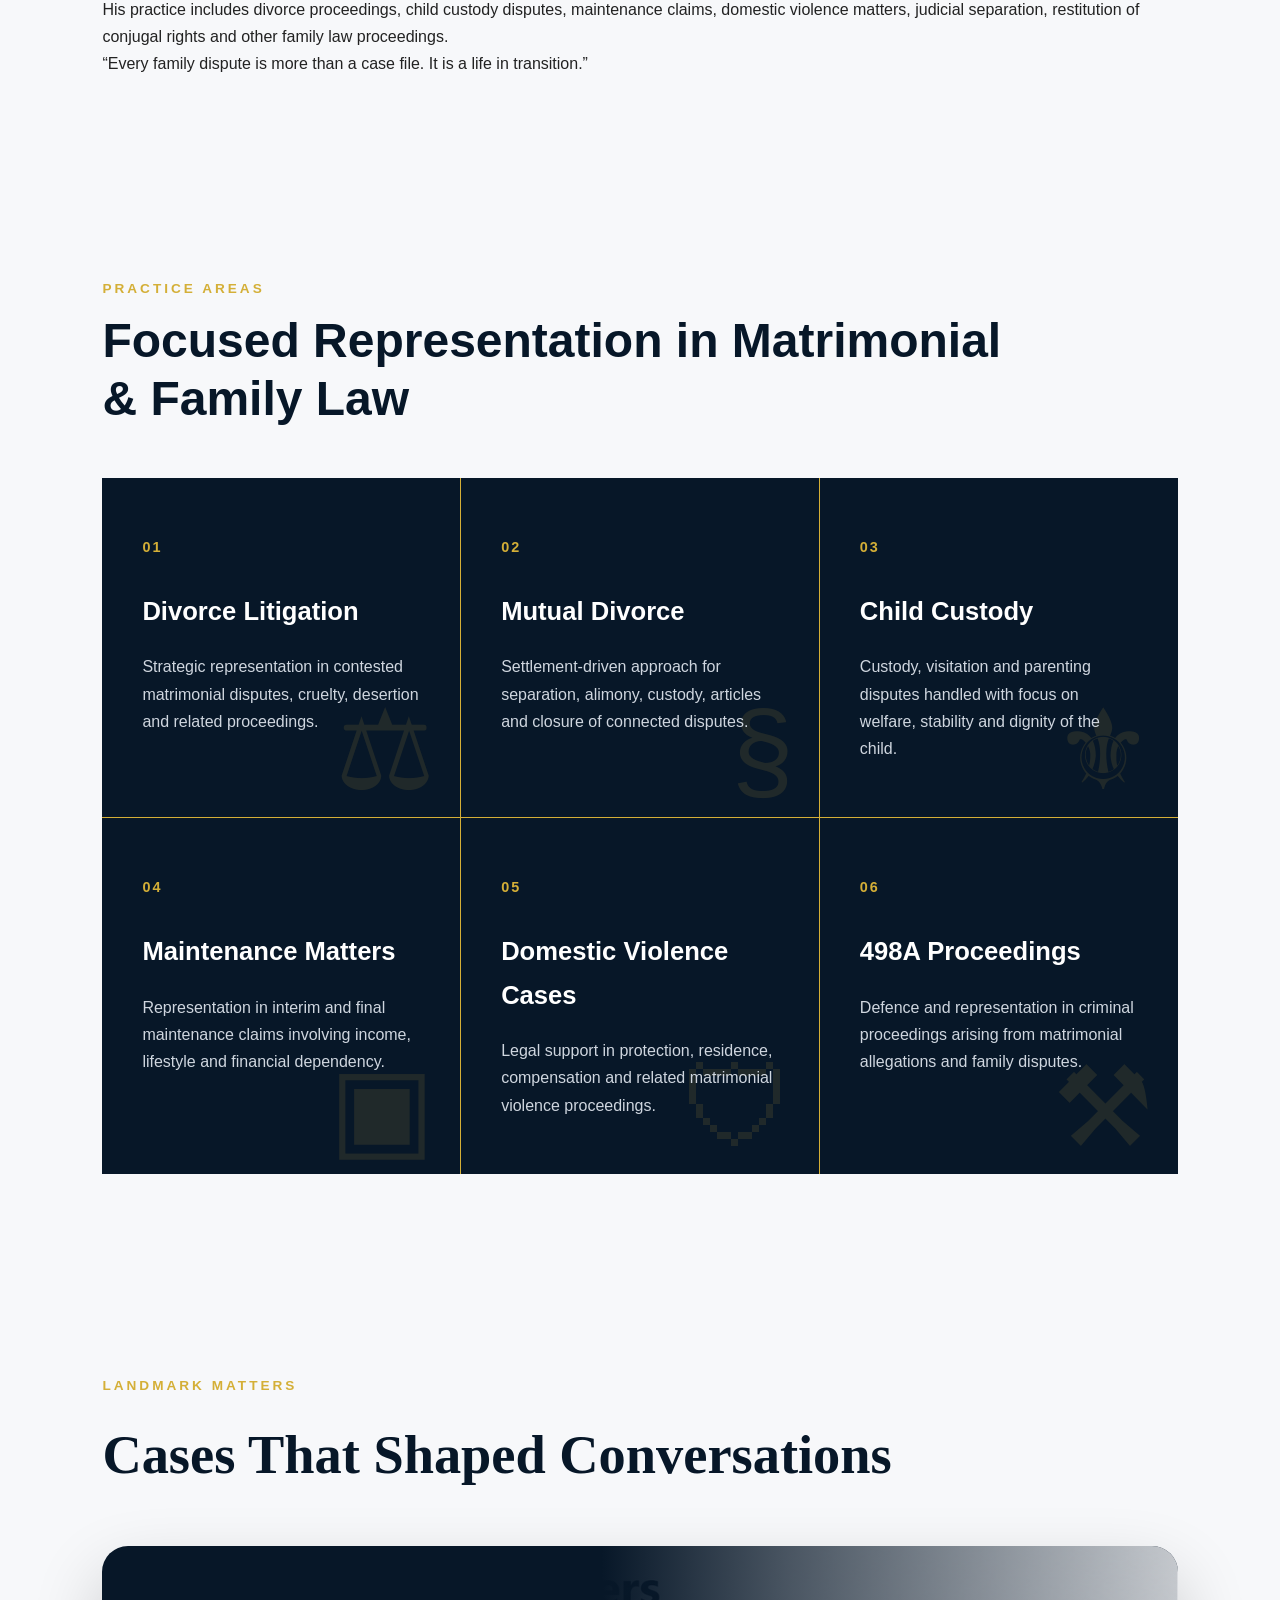
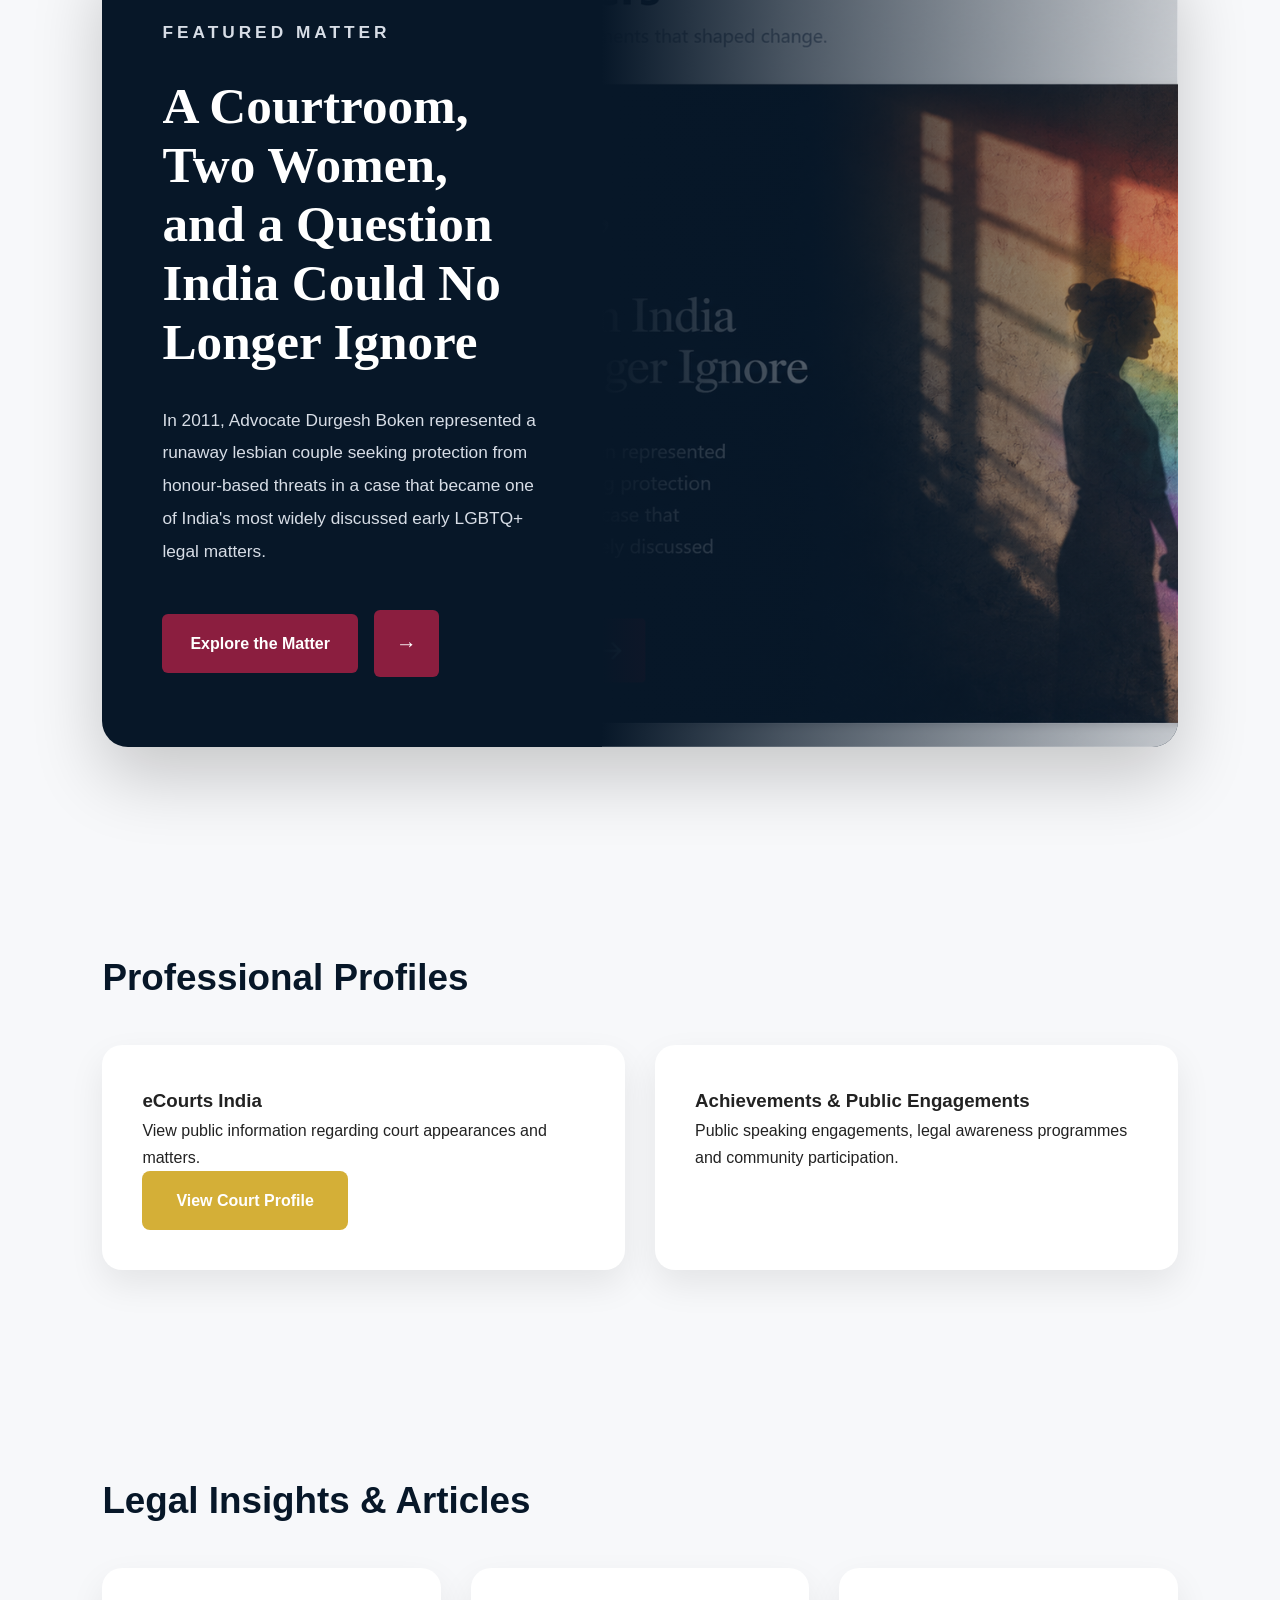
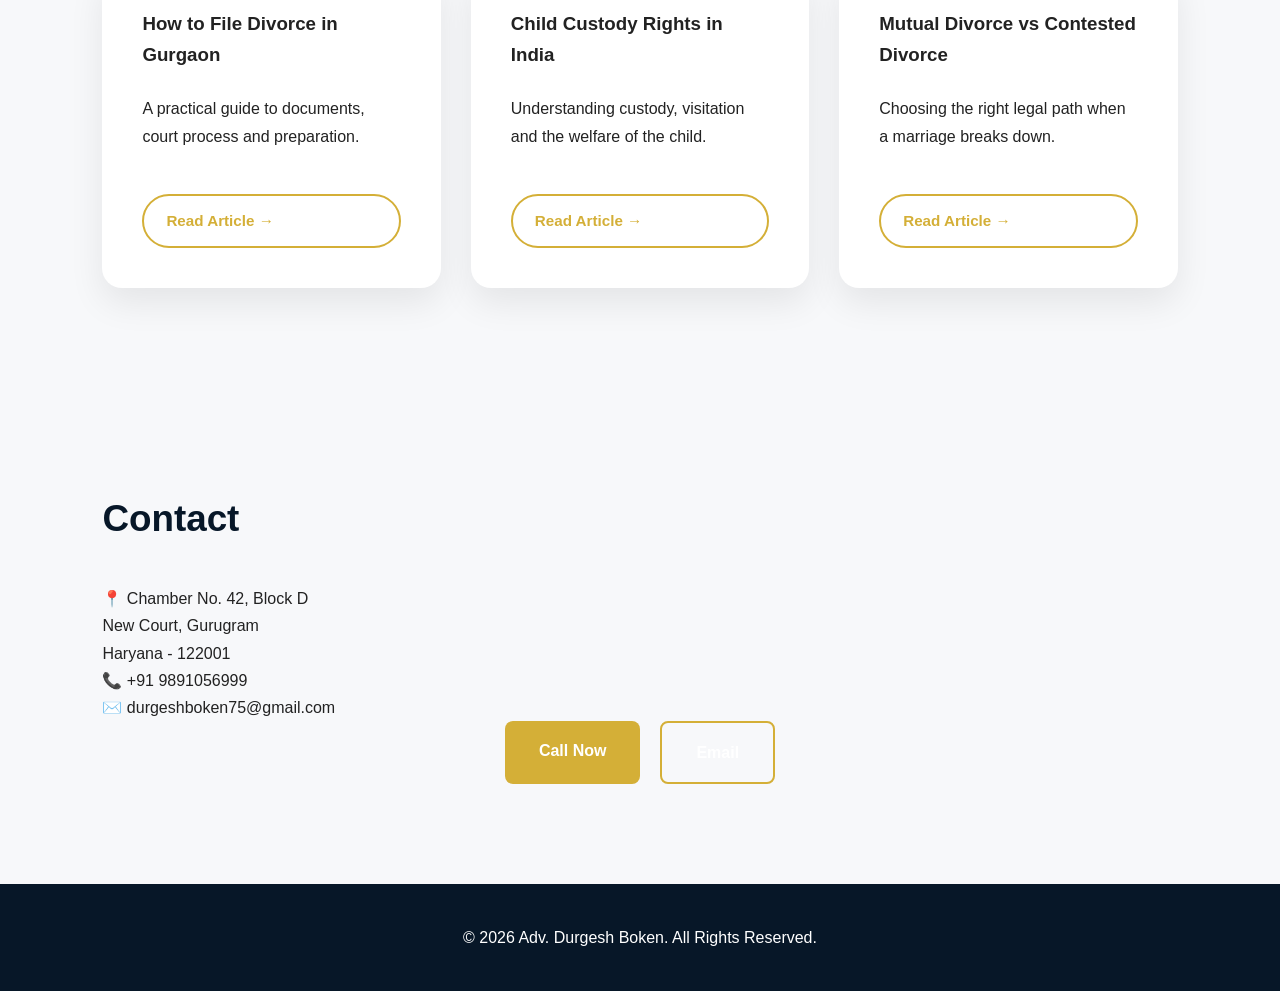
==== commit 0d4c62c6: "Update index.html" ====
--- a/index.html
+++ b/index.html
@@ -82,20 +82,48 @@
   </section>
 
   <section id="about">
-    <h2>About Adv. Durgesh Boken</h2>
-
-    <p>
-      Adv. Durgesh Boken has completed more than 26 years of legal
-      practice and has handled over 1,300 matrimonial and family law matters
-      across Gurgaon, Haryana and Delhi.
-    </p>
-
-    <p>
-      His practice includes divorce proceedings, child custody disputes,
-      maintenance claims, domestic violence matters, judicial separation,
-      restitution of conjugal rights and other family law proceedings.
-    </p>
-  </section>
+
+  <div class="about-grid">
+
+    <div class="about-image">
+
+      <img
+        src="images/adv-durgesh-boken.jpg"
+        alt="Advocate Durgesh Boken">
+
+    </div>
+
+    <div class="about-content">
+
+      <p class="section-kicker">
+        ABOUT
+      </p>
+
+      <h2>
+        Adv. Durgesh Boken
+      </h2>
+
+      <p class="about-lead">
+        More than 26 years of legal practice and over 1,300 matrimonial
+        and family law matters across Gurgaon, Haryana and Delhi.
+      </p>
+
+      <p>
+        His practice includes divorce proceedings, child custody disputes,
+        maintenance claims, domestic violence matters, judicial separation,
+        restitution of conjugal rights and other family law proceedings.
+      </p>
+
+      <blockquote>
+        “Every family dispute is more than a case file.
+        It is a life in transition.”
+      </blockquote>
+
+    </div>
+
+  </div>
+
+</section>
 
   <section id="practice">
 
--- a/style.css
+++ b/style.css
@@ -180,47 +180,6 @@
   transform:translateY(-10px);
 }
 
-/* LANDMARK STORY LINK */
-
-#landmarks .cards div{
-  min-height:auto;
-}
-
-.story-link{
-  display:inline-block;
-  text-decoration:none;
-  color:#071728;
-  font-weight:700;
-  margin-top:28px;
-  float:right;
-  text-align:right;
-  transition:.3s;
-}
-
-.story-link span{
-  font-size:1.05rem;
-  letter-spacing:.3px;
-}
-
-.story-line{
-  color:#8b1e3f;
-  font-size:1.15rem;
-  letter-spacing:1px;
-  line-height:1;
-  margin-top:6px;
-  font-weight:700;
-  transition:.35s ease;
-}
-
-.story-link:hover{
-  color:#8b1e3f;
-}
-
-.story-link:hover .story-line{
-  transform:translateX(10px);
-  color:#b31f46;
-}
-
 /* BLOG BUTTONS */
 
 #blog .button{
@@ -344,109 +303,23 @@
   transform:translateY(-10px) scale(1.05);
 }
 
-/* FOOTER */
-
-footer{
-  background:#071728;
-  color:white;
-  text-align:center;
-  padding:40px;
-}
-
-/* ANIMATION */
-
-.hidden{
-  opacity:0;
-  transform:translateY(60px);
-  transition:all 1s;
-}
-
-.show{
-  opacity:1;
-  transform:translateY(0);
-}
-
-/* MOBILE */
-
-@media(max-width:900px){
-
-  .navbar{
-    flex-direction:column;
-    gap:18px;
-    padding:18px 6%;
-  }
-
-  .logo{
-    font-size:1.8rem;
-    text-align:center;
-  }
-
-  .navbar nav{
-    display:flex;
-    flex-wrap:wrap;
-    justify-content:center;
-    gap:18px;
-  }
-
-  .navbar nav a{
-    margin:0;
-    font-size:1rem;
-  }
-
-  .hero{
-    padding-top:230px;
-    min-height:auto;
-    padding-bottom:90px;
-  }
-
-  .hero h1{
-    font-size:3rem;
-  }
-
-  .hero h2{
-    font-size:2.2rem;
-    line-height:1.3;
-  }
-
-  .hero-description{
-    font-size:1rem;
-  }
-
-  .stats{
-    grid-template-columns:1fr;
-  }
-
-  .stat-word{
-    font-size:2.3rem !important;
-  }
-
-  .cards{
-    grid-template-columns:1fr;
-  }
-
-  #practice h2{
-    font-size:2.2rem;
-  }
-
-  .practice-grid{
-    grid-template-columns:1fr;
-  }
-
-  .practice-card{
-    min-height:auto;
-  }
-}
-
-/* DRAMATIC LANDMARK SECTION */
+/* DRAMATIC ABSTRACT LANDMARK SECTION */
+
+#landmarks h2{
+  font-family:Georgia,serif;
+  font-size:3.4rem;
+  margin-bottom:12px;
+}
 
 .landmark-feature{
   display:grid;
-  grid-template-columns:1fr 1fr;
-  min-height:560px;
+  grid-template-columns:1fr 1.15fr;
+  min-height:600px;
   background:#071728;
-  border-radius:24px;
+  border-radius:26px;
   overflow:hidden;
-  box-shadow:0 25px 60px rgba(0,0,0,.18);
+  box-shadow:0 30px 70px rgba(0,0,0,.20);
+  margin-top:45px;
 }
 
 .landmark-content{
@@ -461,14 +334,14 @@
   letter-spacing:4px;
   font-size:.8rem;
   font-weight:800;
-  margin-bottom:25px;
+  margin-bottom:28px;
 }
 
 .landmark-content h3{
   font-family:Georgia,serif;
-  font-size:3rem;
+  font-size:3.2rem;
   line-height:1.15;
-  margin-bottom:30px;
+  margin-bottom:32px;
 }
 
 .landmark-content p{
@@ -477,25 +350,25 @@
   line-height:1.9;
 }
 
-.landmark-image{
+.landmark-visual{
   background:
     linear-gradient(
       90deg,
       rgba(7,23,40,1) 0%,
-      rgba(7,23,40,.65) 35%,
-      rgba(7,23,40,.12) 100%
+      rgba(7,23,40,.72) 32%,
+      rgba(7,23,40,.20) 100%
     ),
-    url("images/landmark-lesbian-couple.jpg");
+    url("images/landmark-case.jpg");
   background-size:cover;
   background-position:center;
-  min-height:560px;
+  min-height:600px;
 }
 
 .landmark-button{
   display:inline-flex;
   align-items:center;
-  gap:18px;
-  margin-top:40px;
+  gap:16px;
+  margin-top:42px;
   text-decoration:none;
   color:white;
   font-weight:800;
@@ -522,7 +395,102 @@
   transform:translateY(-3px);
 }
 
+/* FOOTER */
+
+footer{
+  background:#071728;
+  color:white;
+  text-align:center;
+  padding:40px;
+}
+
+/* ANIMATION */
+
+.hidden{
+  opacity:0;
+  transform:translateY(60px);
+  transition:all 1s;
+}
+
+.show{
+  opacity:1;
+  transform:translateY(0);
+}
+
+/* MOBILE */
+
 @media(max-width:900px){
+
+  .navbar{
+    flex-direction:column;
+    gap:18px;
+    padding:18px 6%;
+  }
+
+  .logo{
+    font-size:1.8rem;
+    text-align:center;
+  }
+
+  .navbar nav{
+    display:flex;
+    flex-wrap:wrap;
+    justify-content:center;
+    gap:18px;
+  }
+
+  .navbar nav a{
+    margin:0;
+    font-size:1rem;
+  }
+
+  .hero{
+    padding-top:230px;
+    min-height:auto;
+    padding-bottom:90px;
+  }
+
+  .hero h1{
+    font-size:3rem;
+  }
+
+  .hero h2{
+    font-size:2.2rem;
+    line-height:1.3;
+  }
+
+  .hero-description{
+    font-size:1rem;
+  }
+
+  .stats{
+    grid-template-columns:1fr;
+  }
+
+  .stat-word{
+    font-size:2.3rem !important;
+  }
+
+  .cards{
+    grid-template-columns:1fr;
+  }
+
+  #practice h2{
+    font-size:2.2rem;
+  }
+
+  .practice-grid{
+    grid-template-columns:1fr;
+  }
+
+  .practice-card{
+    min-height:auto;
+  }
+
+  #landmarks h2{
+    font-size:2.5rem;
+  }
+
   .landmark-feature{
     grid-template-columns:1fr;
   }
@@ -535,7 +503,7 @@
     font-size:2.2rem;
   }
 
-  .landmark-image{
+  .landmark-visual{
     min-height:360px;
   }
 }
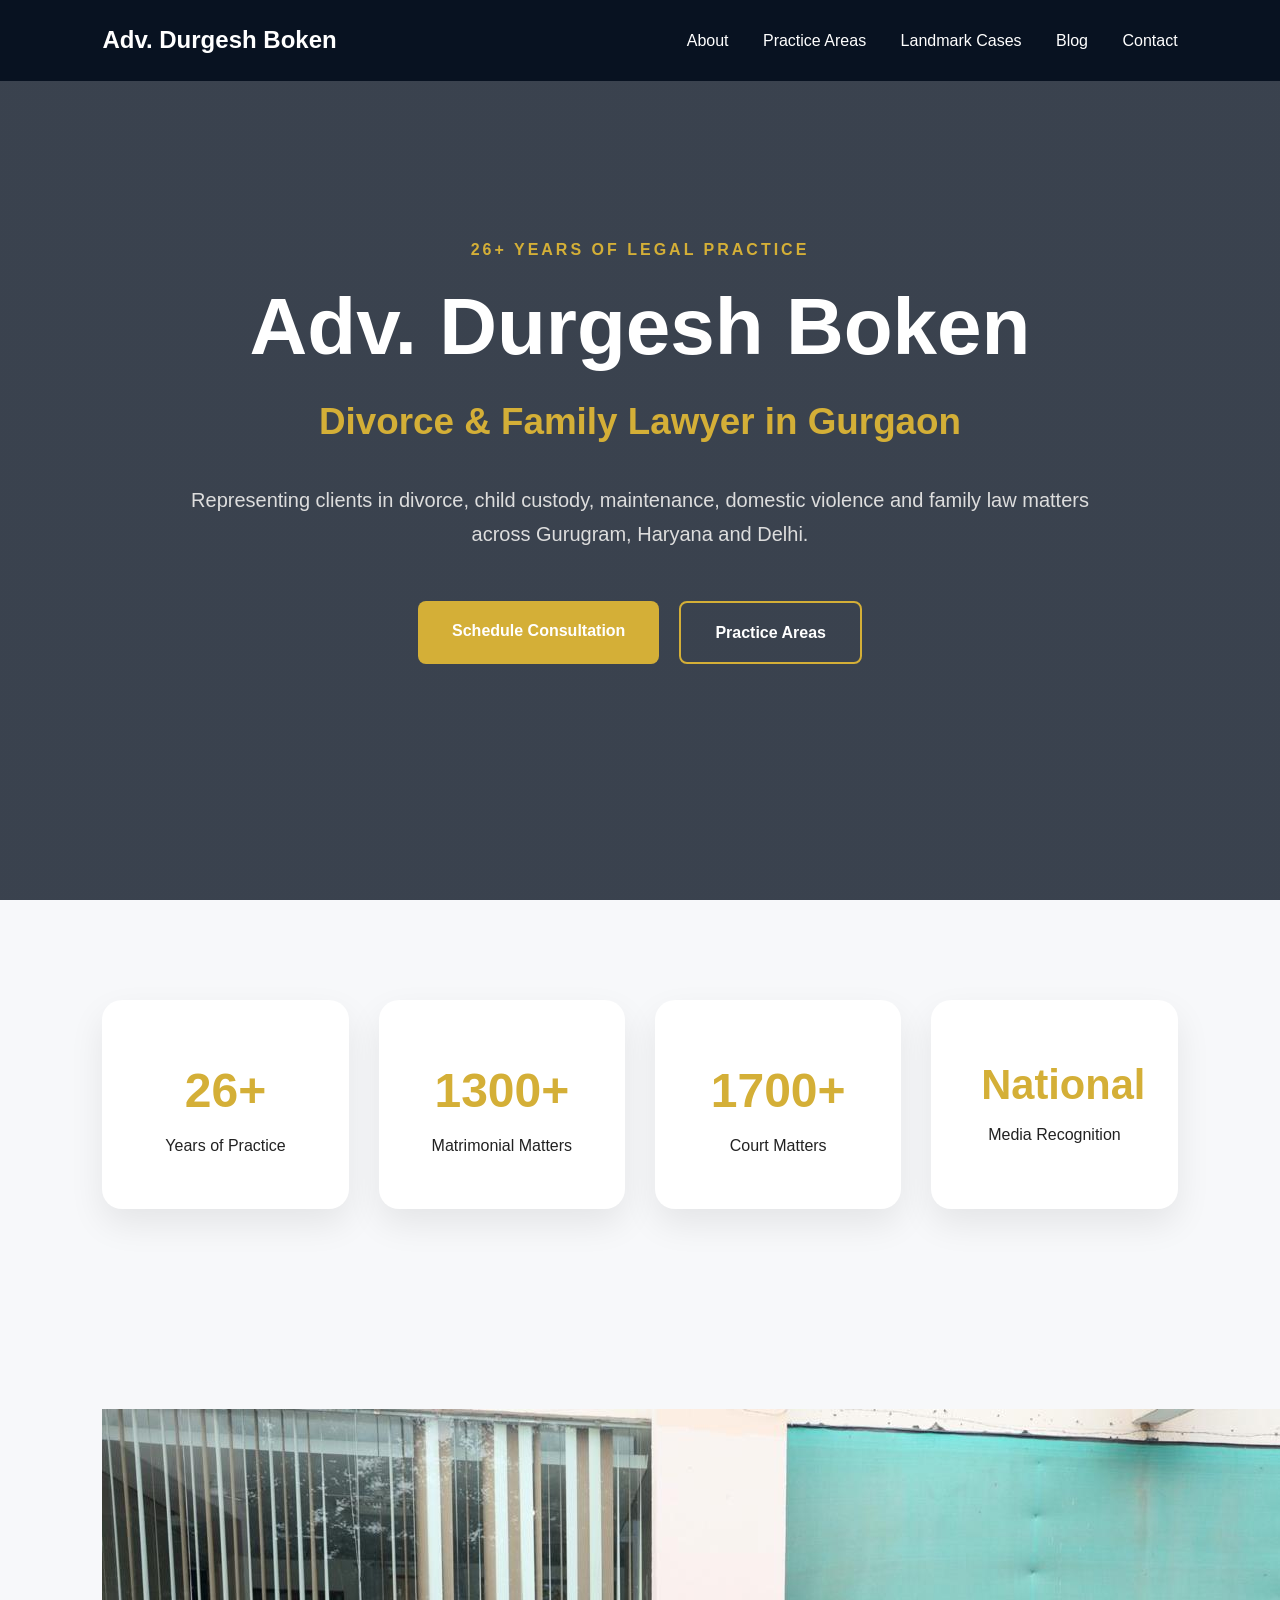
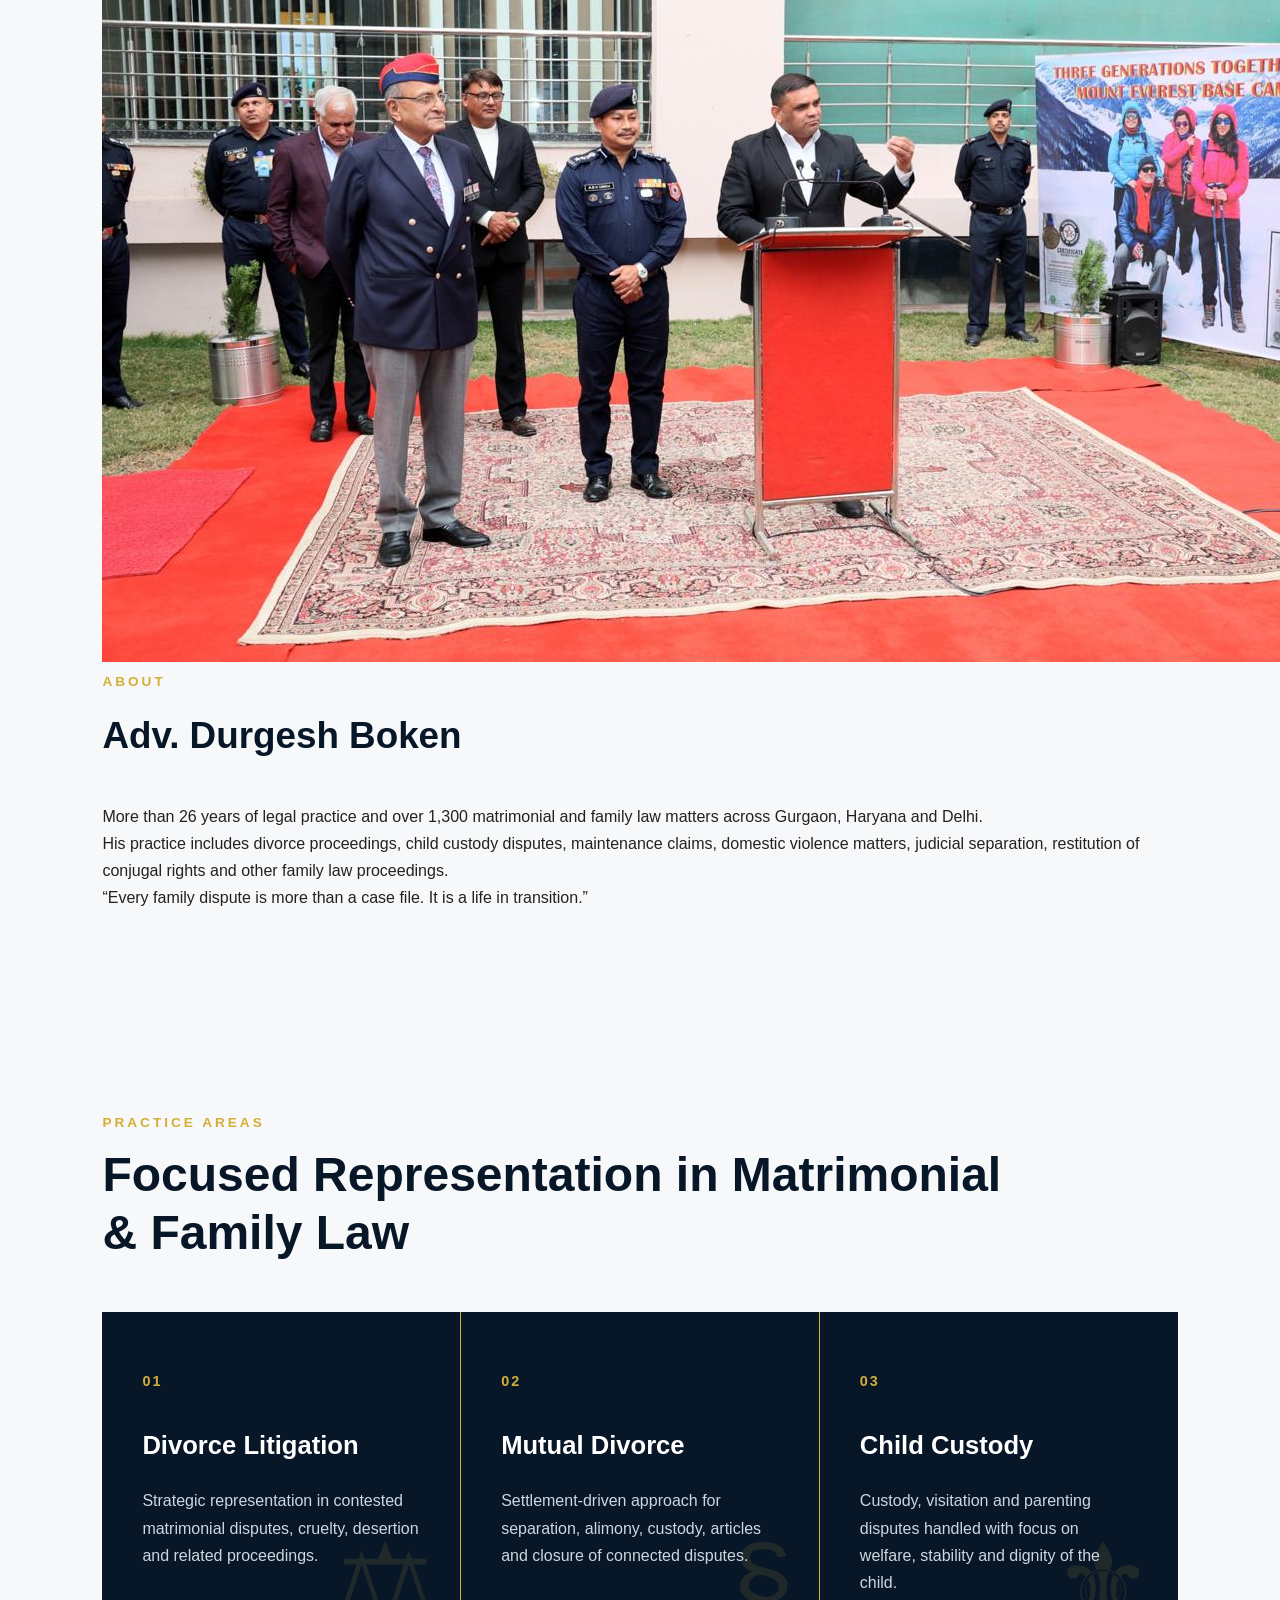
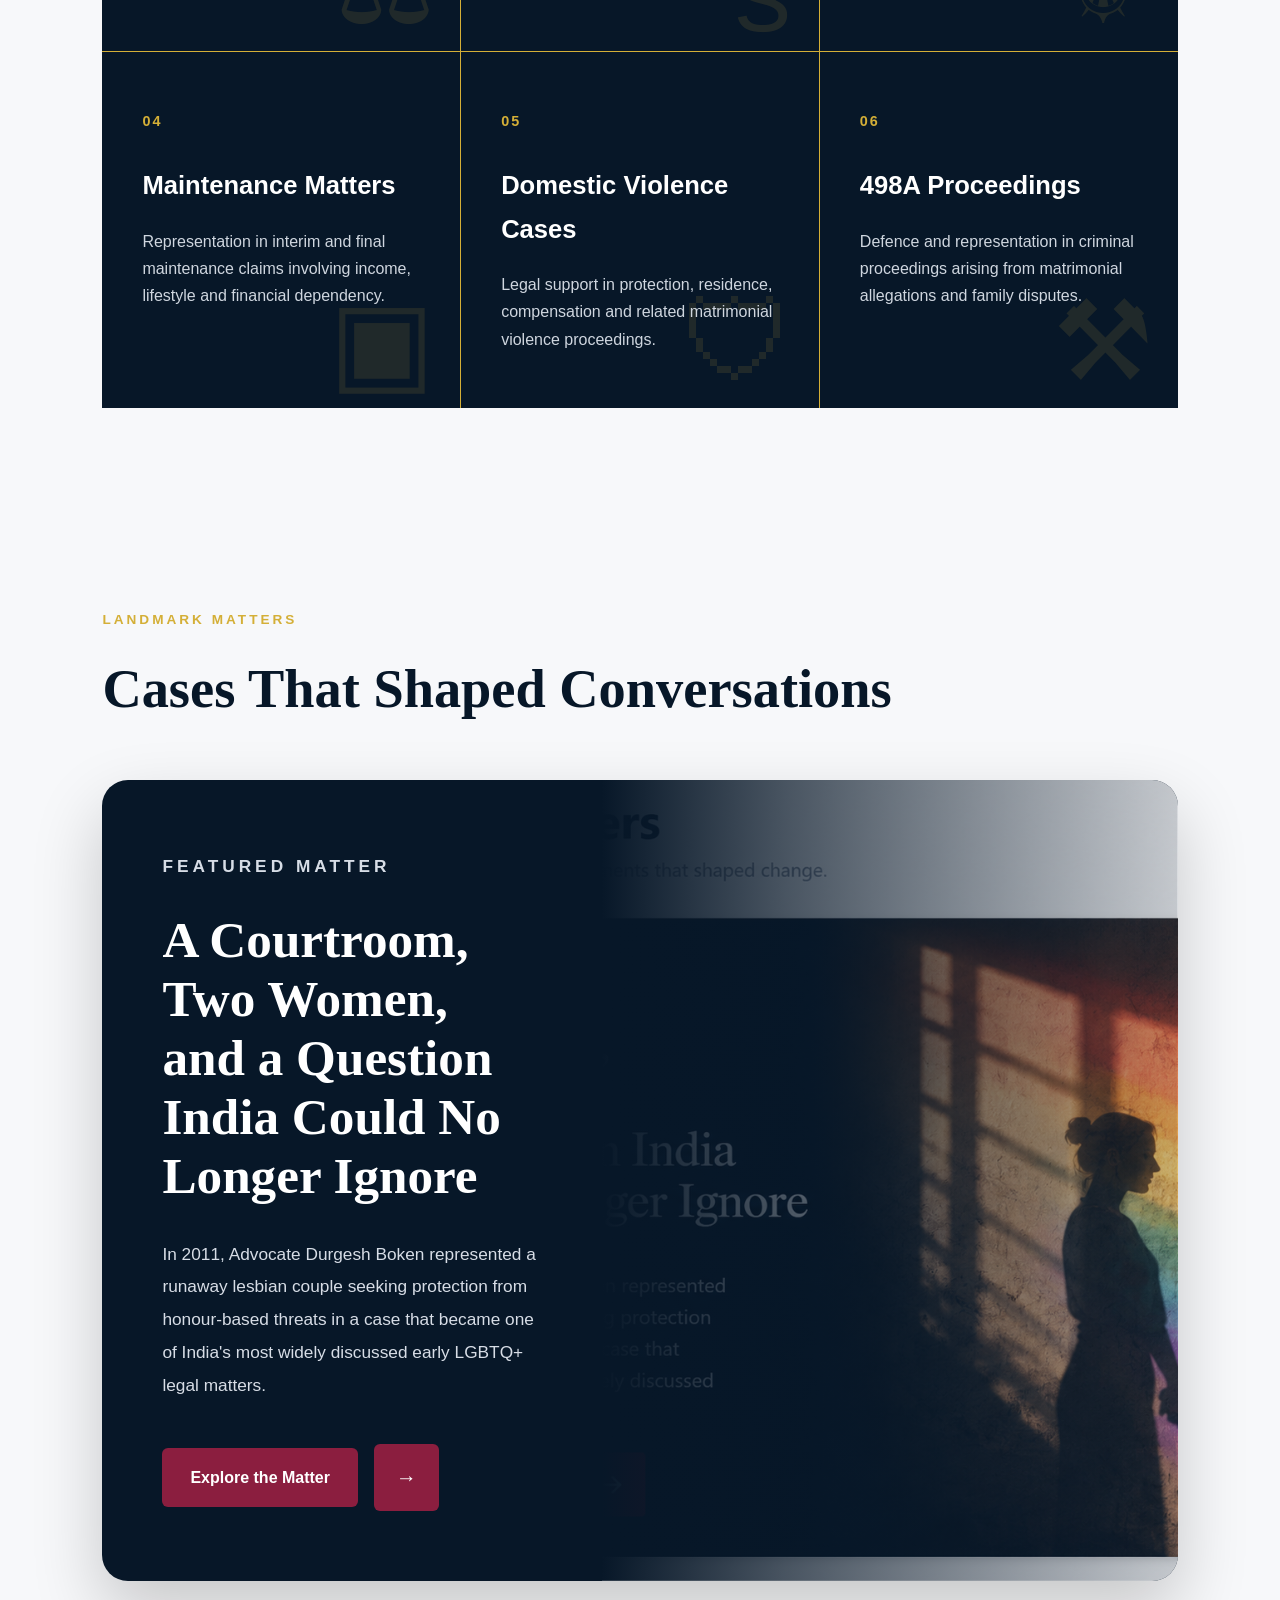
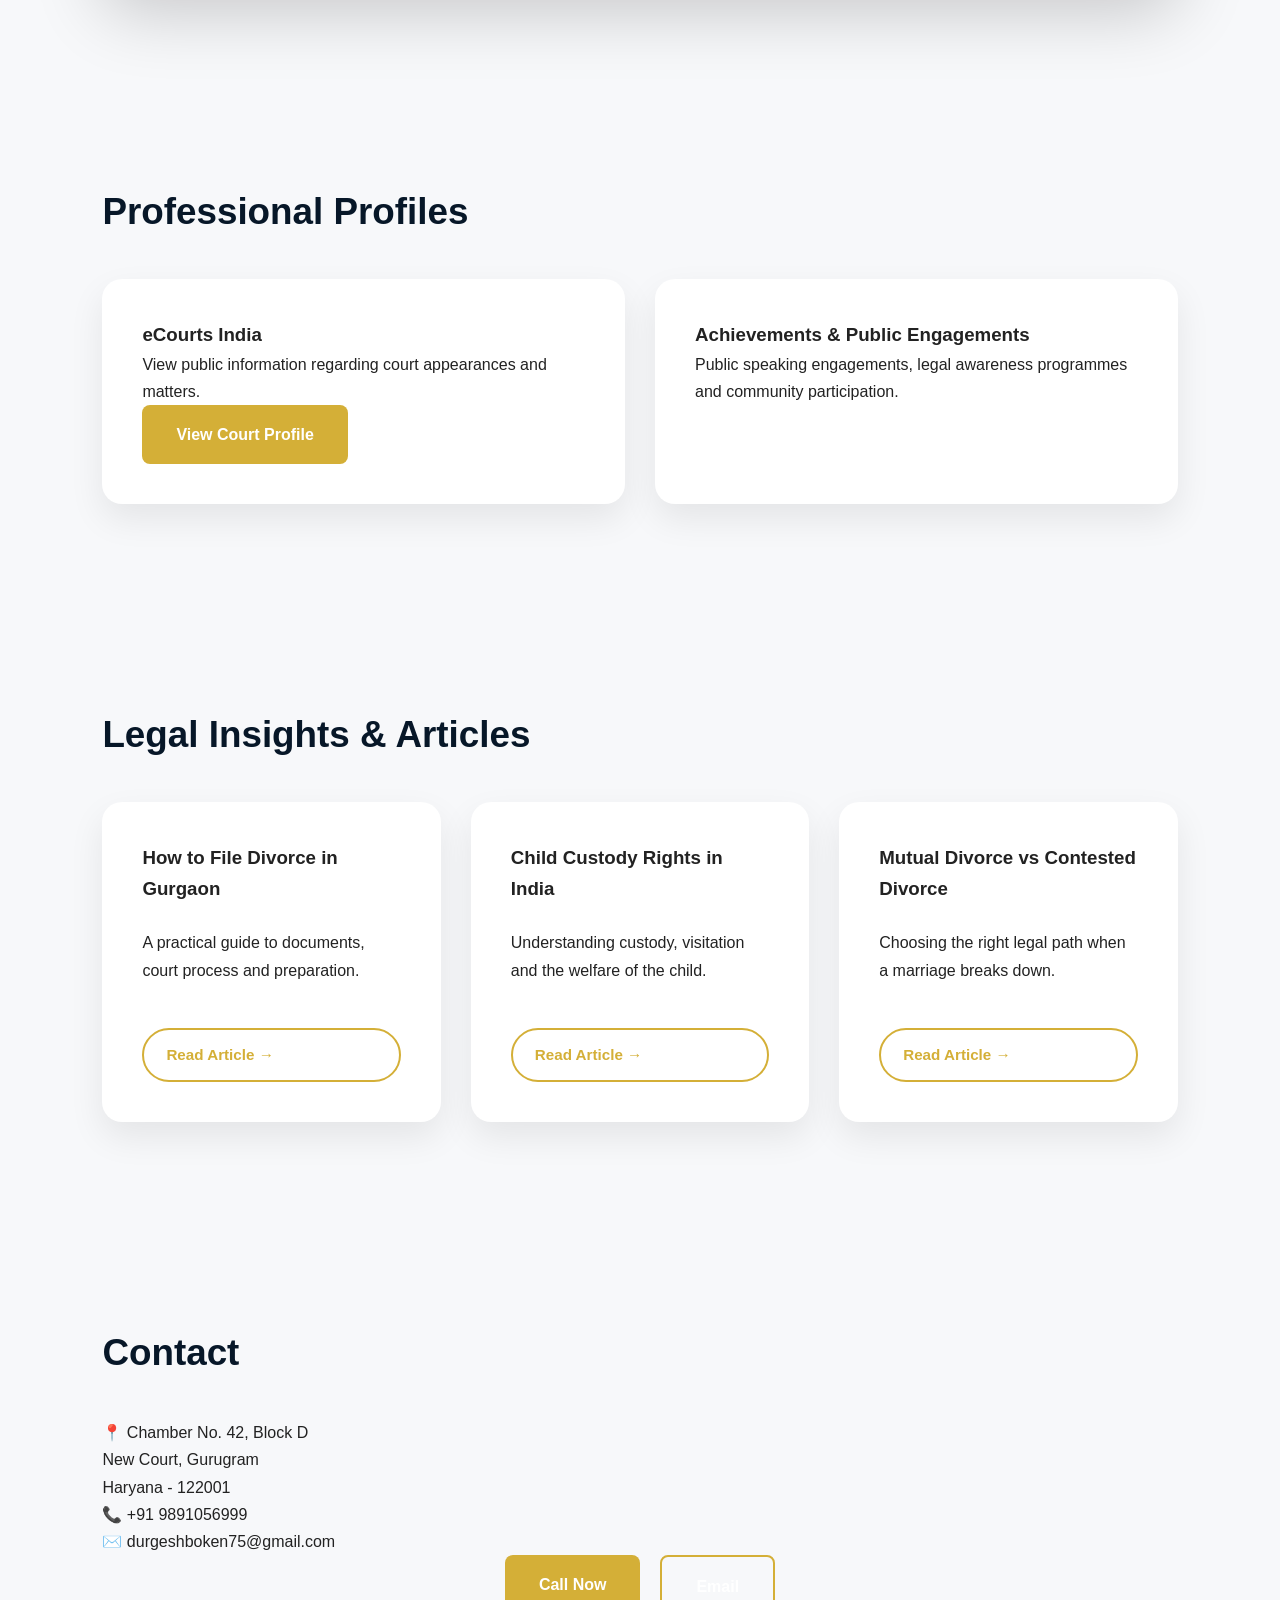
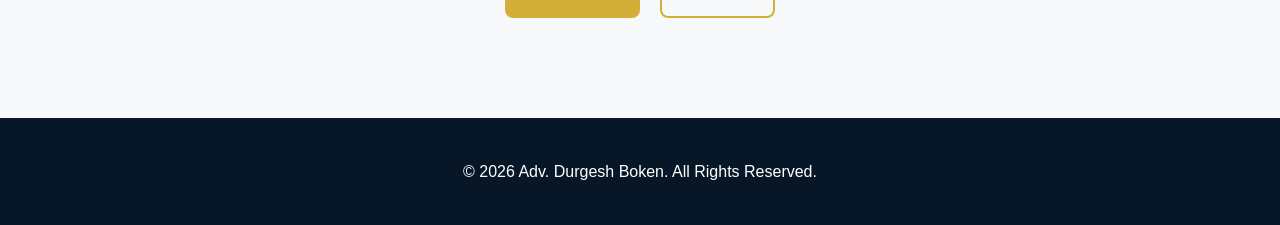
==== commit 85a2583f: "Update index.html" ====
--- a/index.html
+++ b/index.html
@@ -88,7 +88,7 @@
     <div class="about-image">
 
       <img
-        src="images/adv-durgesh-boken.jpg"
+        src="images/durgesh-boken.jpg"
         alt="Advocate Durgesh Boken">
 
     </div>
